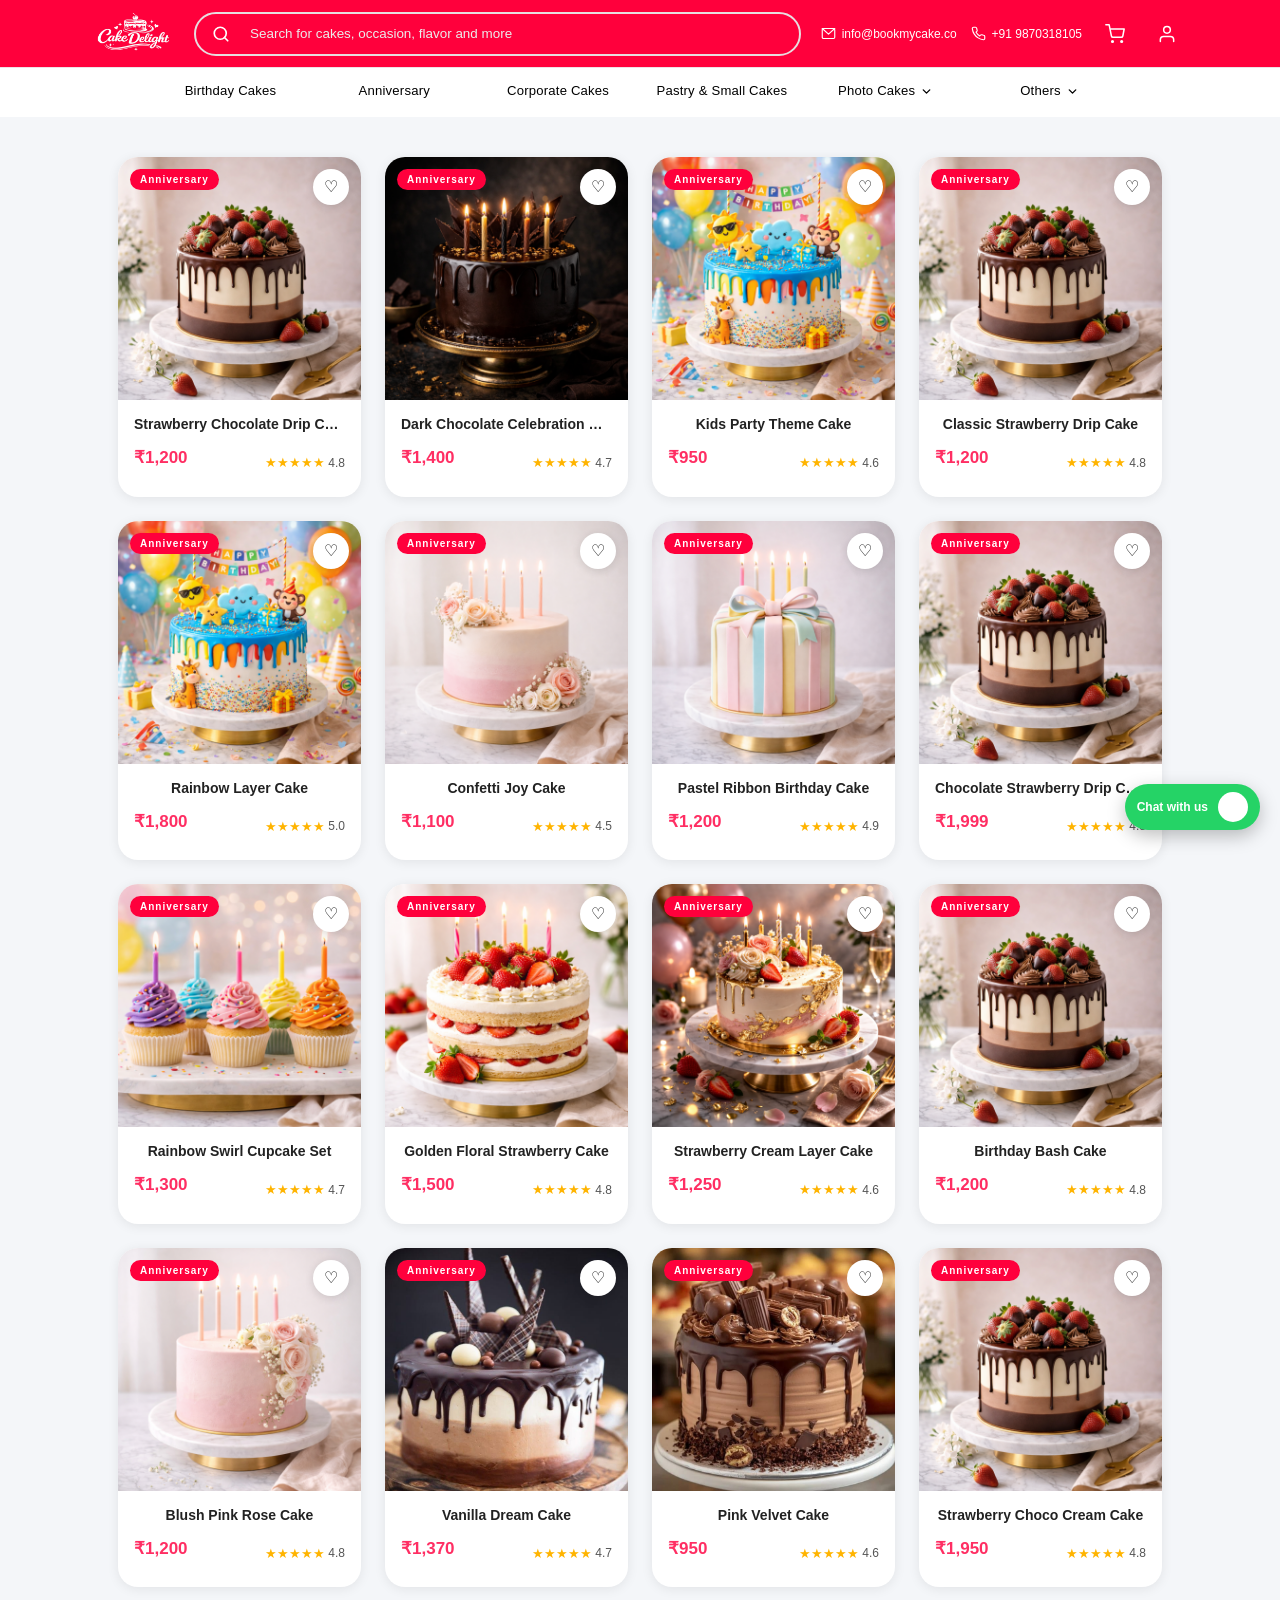
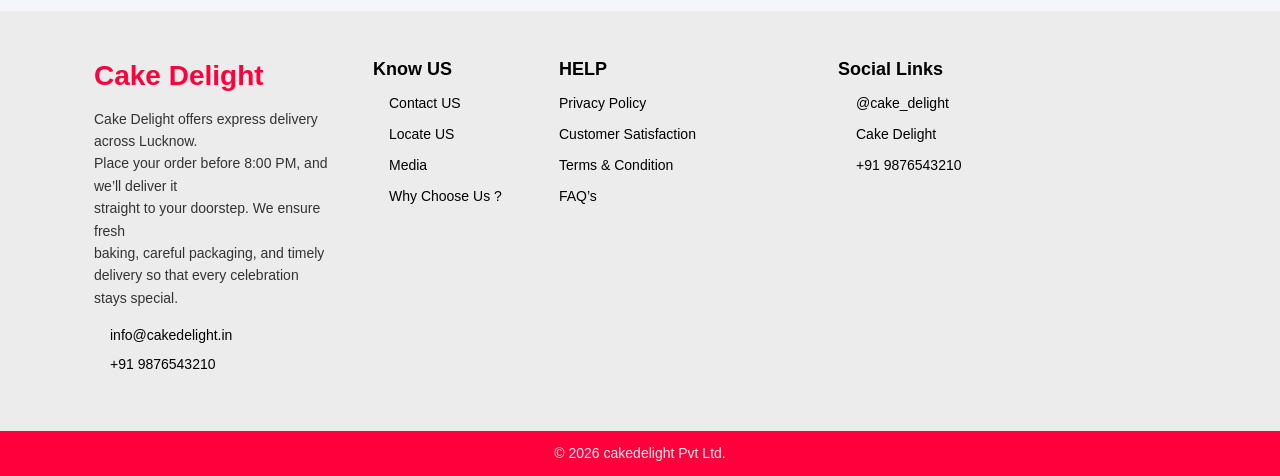
==== Aniversary.html @ bbf49cbf "Initial commit - Cake Delight" ====
<!DOCTYPE html>
<html lang="en">

<head>
    <meta charset="UTF-8">
    <meta name="viewport" content="width=device-width, initial-scale=1.0">
    <link rel="stylesheet" href="./assets/bootstrap/BOOTSTRAP-CSS/bootstrap.css">
    <!-- Swiper CSS -->
    <link rel="stylesheet" href="https://cdn.jsdelivr.net/npm/swiper@12/swiper-bundle.min.css" />
    <!-- Remix Icon -->
    <link href="https://cdn.jsdelivr.net/npm/remixicon@4.8.0/fonts/remixicon.css" rel="stylesheet" />
    <!-- Font Awesome -->
    <link rel="stylesheet" href="https://cdnjs.cloudflare.com/ajax/libs/font-awesome/7.0.1/css/all.min.css" />
    <!-- Your Custom CSS -->
    <link rel="stylesheet" href="./CSS/aniversary.css">
    <link rel="stylesheet" href="./CSS/style.css">
    <link rel="stylesheet" href="./CSS/style2.css">
    <link rel="stylesheet" href="./CSS/birthday-cake.css">
    <link href="https://fonts.googleapis.com/css2?family=Poppins:wght@300;400;500;600;700&family=Pacifico&display=swap"
        rel="stylesheet" />

    <title>Cake Delight | Aniversary Cakes</title>
</head>

<body>

    <header class="site-header" id="siteHeader">
        <!-- 2️⃣ MAIN HEADER -->
        <div class="main-header">
            <div class="main-header__inner container">

                <!-- Logo -->
                <a href="index.html" class="logo" aria-label="BookMyCake Home">
                    <!-- <span class="logo__book">Book</span><span class="logo__my">my</span><span class="logo__cake">cake</span> -->
                    <img src="./assets/image/logo2.png" class="img-header-logo" alt="">
                </a>

                <!-- Search Bar -->
                <div class="search-bar" role="search">
                    <svg class="search-bar__icon" xmlns="http://www.w3.org/2000/svg" viewBox="0 0 24 24" fill="none"
                        stroke="currentColor" stroke-width="2.2" stroke-linecap="round" stroke-linejoin="round"
                        aria-hidden="true">
                        <circle cx="11" cy="11" r="8" />
                        <line x1="21" y1="21" x2="16.65" y2="16.65" />
                    </svg>
                    <input class="search-bar__input" type="search"
                        placeholder="Search for cakes, occasion, flavor and more" aria-label="Search cakes" />
                    <!-- <button class="search-bar__btn" aria-label="Submit search">Search</button> -->
                </div>

                <!-- Right Contact + Icons -->
                <div class="header-right">
                    <!-- Email -->
                    <a href="mailto:info@bookmycake.co" class="header-contact" aria-label="Email us">
                        <svg class="header-contact__icon" xmlns="http://www.w3.org/2000/svg" viewBox="0 0 24 24"
                            fill="none" stroke="currentColor" stroke-width="1.8" stroke-linecap="round"
                            stroke-linejoin="round" aria-hidden="true">
                            <rect x="2" y="4" width="20" height="16" rx="2" />
                            <polyline points="2,4 12,13 22,4" />
                        </svg>
                        <span class="header-contact__text">info@bookmycake.co</span>
                    </a>

                    <!-- Phone -->
                    <a href="tel:+919870318105" class="header-contact" aria-label="Call us">
                        <svg class="header-contact__icon" xmlns="http://www.w3.org/2000/svg" viewBox="0 0 24 24"
                            fill="none" stroke="currentColor" stroke-width="1.8" stroke-linecap="round"
                            stroke-linejoin="round" aria-hidden="true">
                            <path
                                d="M22 16.92v3a2 2 0 0 1-2.18 2A19.79 19.79 0 0 1 11.42 19 19.45 19.45 0 0 1 5 12.59 19.79 19.79 0 0 1 2.12 4.18 2 2 0 0 1 4.11 2h3a2 2 0 0 1 2 1.72 12.84 12.84 0 0 0 .7 2.81 2 2 0 0 1-.45 2.11L8.09 9.91A16 16 0 0 0 14 15.83l1.27-1.27a2 2 0 0 1 2.11-.45 12.84 12.84 0 0 0 2.81.7A2 2 0 0 1 22 16.92z" />
                        </svg>
                        <span class="header-contact__text">+91 9870318105</span>
                    </a>

                    <!-- Cart Icon -->
                    <button class="icon-btn" aria-label="View cart">
                        <svg xmlns="http://www.w3.org/2000/svg" viewBox="0 0 24 24" fill="none" stroke="currentColor"
                            stroke-width="1.8" stroke-linecap="round" stroke-linejoin="round" aria-hidden="true">
                            <circle cx="9" cy="21" r="1" />
                            <circle cx="20" cy="21" r="1" />
                            <path d="M1 1h4l2.68 13.39a2 2 0 0 0 2 1.61h9.72a2 2 0 0 0 2-1.61L23 6H6" />
                        </svg>

                    </button>

                    <!-- User/Account Icon -->
                    <button class="icon-btn" aria-label="My account">
                        <svg xmlns="http://www.w3.org/2000/svg" viewBox="0 0 24 24" fill="none" stroke="currentColor"
                            stroke-width="1.8" stroke-linecap="round" stroke-linejoin="round" aria-hidden="true">
                            <path d="M20 21v-2a4 4 0 0 0-4-4H8a4 4 0 0 0-4 4v2" />
                            <circle cx="12" cy="7" r="4" />
                        </svg>
                    </button>

                    <!-- Hamburger (mobile only) -->
                    <button class="hamburger" id="hamburgerBtn" aria-label="Open menu" aria-expanded="false">
                        <span></span>
                        <span></span>
                        <span></span>
                    </button>
                </div>
            </div>
        </div>

        <!-- 3️⃣ NAVIGATION BAR -->
        <nav class="nav-bar" id="navBar" aria-label="Main navigation">
            <div class="nav-bar__inner container">
                <ul class="nav-list" role="list">
                    <li class="nav-list__item">
                        <a href="birthday-cake.html" class="nav-link">Birthday Cakes</a>
                    </li>
                    <li class="nav-list__item">
                        <a href="Aniversary.html" class="nav-link">Anniversary</a>
                    </li>
                    <li class="nav-list__item">
                        <a href="corporate.html" class="nav-link">Corporate Cakes</a>
                    </li>
                    <li class="nav-list__item">
                        <a href="pastry.html" class="nav-link">Pastry &amp; Small Cakes</a>
                    </li>
                    <li class="nav-list__item nav-list__item--dropdown">
                        <a href="photo-cake.html" class="nav-link nav-link--arrow" aria-haspopup="true">
                            Photo Cakes
                            <svg class="nav-link__chevron" xmlns="http://www.w3.org/2000/svg" viewBox="0 0 24 24"
                                fill="none" stroke="currentColor" stroke-width="2.5" stroke-linecap="round"
                                stroke-linejoin="round" aria-hidden="true">
                                <polyline points="6 9 12 15 18 9" />
                            </svg>
                        </a>
                        <div class="dropdown" role="menu">
                            <a href="#" class="dropdown__item text-dark" role="menuitem">Floral Theme</a>
                            <a href="#" class="dropdown__item text-dark" role="menuitem">Rustic Theme</a>
                            <a href="#" class="dropdown__item text-dark" role="menuitem">Unicorn Theme</a>
                            <a href="#" class="dropdown__item text-dark" role="menuitem">Galaxy Theme</a>
                        </div>
                    </li>
                    <li class="nav-list__item nav-list__item--dropdown">
                        <a href="other.html" class="nav-link nav-link--arrow" aria-haspopup="true">
                            Others
                            <svg class="nav-link__chevron" xmlns="http://www.w3.org/2000/svg" viewBox="0 0 24 24"
                                fill="none" stroke="currentColor" stroke-width="2.5" stroke-linecap="round"
                                stroke-linejoin="round" aria-hidden="true">
                                <polyline points="6 9 12 15 18 9" />
                            </svg>
                        </a>
                        <div class="dropdown" role="menu">
                            <a href="#" class="dropdown__item text-dark" role="menuitem">Edible Print</a>
                            <a href="#" class="dropdown__item text-dark" role="menuitem">3D Photo Cake</a>
                            <a href="#" class="dropdown__item text-dark" role="menuitem">Portrait Cake</a>
                        </div>
                    </li>
                </ul>
            </div>
        </nav>

    </header>

    <!-- Collection html -->
    <section class="cd-section container pt-3">

        <!-- <button class="heart">❤</button> -->
        <div class="container pt-4">
            <!-- row 1 -->
            <div class="row g-4 mb-4">
                <!-- CARD 1-->
                <div class="col-lg-3 col-md-6 cd-col" data-name="strawberry chocolate drip cake" data-cat="birthday">
                    <div class="cake-card">
                        <div class="cake-img">
                            <img src="./assets/image/collection birthday cake1.png">
                            <span class="cake-badge">Anniversary</span>
                            <button class="cake-wish" onclick="toggleWish(this)">♡</button>
                            <div class="cake-hover">
                                <button class="order-btn order-link" data-name="Strawberry Chocolate Drip Cake"
                                    data-price="1200" data-img="./assets/image/collection birthday cake1.png">
                                    Order Now
                                </button>
                                <button class="view-btn quick-view-btn" data-name="Strawberry Chocolate Drip Cake"
                                    data-img="./assets/image/collection birthday cake1.png" data-eyebrow="🎂 Birthday"
                                    data-price="₹1,200" data-note="per piece" data-rating="4.8" data-reviews="230"
                                    data-bestseller="true"
                                    data-features="Fresh cream & chocolate layers|Customizable message on top|Serves 8–10 people|Strawberry garnish included|Same-day delivery available"
                                    data-specs="Weight:1 kg|Flavour:Chocolate|Serves:8–10|Shelf Life:2 Days"
                                    data-tags="🍓 Fresh Berries|✨ Handcrafted|🎂 Birthday Special">
                                    Quick View
                                </button>
                            </div>
                        </div>
                        <div class="cake-body">
                            <div class="cake-title">Strawberry Chocolate Drip Cake</div>
                            <div class="cake-bottom">
                                <div class="cake-price">₹1,200</div>
                                <div class="cake-rating">★★★★★ <span>4.8</span></div>
                            </div>
                        </div>
                    </div>
                </div>

                <!-- CARD 2-->
                <div class="col-lg-3 col-md-6 cd-col" data-name="dark Chocolate celebration cake" data-cat="birthday">
                    <div class="cake-card">
                        <div class="cake-img">
                            <img src="./assets/image/collection birthday cake3.png">
                            <span class="cake-badge">Anniversary</span>
                            <button class="cake-wish" onclick="toggleWish(this)">♡</button>
                            <div class="cake-hover">
                                <button class="order-btn order-link" data-name="dark chocolate celebration cake"
                                    data-price="1200" data-img="./assets/image/collection birthday cake3.png">
                                    Order Now
                                </button>
                                <button class="view-btn quick-view-btn" data-name="Dark Chocolate Celebration Cake"
                                    data-img="./assets/image/collection birthday cake3.png" data-eyebrow="🎂 Birthday"
                                    data-price="₹1,200" data-note="per piece" data-rating="4.8" data-reviews="230"
                                    data-bestseller="true"
                                    data-features="Fresh cream & chocolate layers|Customizable message on top|Serves 8–10 people|Strawberry garnish included|Same-day delivery available"
                                    data-specs="Weight:1 kg|Flavour:Chocolate|Serves:8–10|Shelf Life:2 Days"
                                    data-tags="🍓 Fresh Berries|✨ Handcrafted|🎂 Birthday Special">
                                    Quick View
                                </button>
                            </div>
                        </div>
                        <div class="cake-body">
                            <div class="cake-title">Dark Chocolate Celebration Cake</div>
                            <div class="cake-bottom">
                                <div class="cake-price">₹1,400</div>
                                <div class="cake-rating">★★★★★ <span>4.7</span></div>
                            </div>
                        </div>
                    </div>
                </div>

                <!-- CARD 3-->
                <div class="col-lg-3 col-md-6 cd-col" data-name="kids party theme cake" data-cat="birthday">
                    <div class="cake-card">
                        <div class="cake-img">
                            <img src="./assets/image/collection birthday cake4.png">
                            <span class="cake-badge">Anniversary</span>
                            <button class="cake-wish" onclick="toggleWish(this)">♡</button>
                            <div class="cake-hover">
                                <button class="order-btn order-link" data-name="Kids Party Theme Cake" data-price="1200"
                                    data-img="./assets/image/collection birthday cake4.png">
                                    Order Now
                                </button>
                                <button class="view-btn quick-view-btn" data-name="Kids Party Theme Cake"
                                    data-img="./assets/image/collection birthday cake4.png" data-eyebrow="🎂 Birthday"
                                    data-price="₹1,200" data-note="per piece" data-rating="4.8" data-reviews="230"
                                    data-bestseller="true"
                                    data-features="Fresh cream & chocolate layers|Customizable message on top|Serves 8–10 people|Strawberry garnish included|Same-day delivery available"
                                    data-specs="Weight:1 kg|Flavour:Chocolate|Serves:8–10|Shelf Life:2 Days"
                                    data-tags="🍓 Fresh Berries|✨ Handcrafted|🎂 Birthday Special">
                                    Quick View
                                </button>
                            </div>
                        </div>
                        <div class="cake-body">
                            <div class="cake-title">Kids Party Theme Cake</div>
                            <div class="cake-bottom">
                                <div class="cake-price">₹950</div>
                                <div class="cake-rating">★★★★★ <span>4.6</span></div>
                            </div>
                        </div>
                    </div>
                </div>
                <!-- CARD 4-->
                <div class="col-lg-3 col-md-6 cd-col" data-name="classic strawberry drip cake" data-cat="birthday">
                    <div class="cake-card">
                        <div class="cake-img">
                            <img src="./assets/image/collection birthday cake1.png">
                            <span class="cake-badge">Anniversary</span>
                            <button class="cake-wish" onclick="toggleWish(this)">♡</button>
                            <div class="cake-hover">
                                <button class="order-btn order-link" data-name="Classic Strawberry Drip Cake"
                                    data-price="1200" data-img="./assets/image/collection birthday cake1.png">
                                    Order Now
                                </button>
                                <button class="view-btn quick-view-btn" data-name="Classic Strawberry Drip Cake"
                                    data-img="./assets/image/collection birthday cake1.png" data-eyebrow="🎂 Birthday"
                                    data-price="₹1,200" data-note="per piece" data-rating="4.8" data-reviews="230"
                                    data-bestseller="true"
                                    data-features="Fresh cream & chocolate layers|Customizable message on top|Serves 8–10 people|Strawberry garnish included|Same-day delivery available"
                                    data-specs="Weight:1 kg|Flavour:Chocolate|Serves:8–10|Shelf Life:2 Days"
                                    data-tags="🍓 Fresh Berries|✨ Handcrafted|🎂 Birthday Special">
                                    Quick View
                                </button>
                            </div>
                        </div>
                        <div class="cake-body">
                            <div class="cake-title">Classic Strawberry Drip Cake</div>
                            <div class="cake-bottom">
                                <div class="cake-price">₹1,200</div>
                                <div class="cake-rating">★★★★★ <span>4.8</span></div>
                            </div>
                        </div>
                    </div>
                </div>

            </div>

            <!-- row 2 -->
            <div class="row g-4 mb-4">
                <!-- CARD 1-->
                <div class="col-lg-3 col-md-6 cd-col" data-name="rainbow layer cake" data-cat="birthday">
                    <div class="cake-card">
                        <div class="cake-img">
                            <img src="./assets/image/collection birthday cake4.png">
                            <span class="cake-badge">Anniversary</span>
                            <button class="cake-wish" onclick="toggleWish(this)">♡</button>
                            <div class="cake-hover">
                                <button class="order-btn order-link" data-name="Rainbow Layer Cake" data-price="1800"
                                    data-img="./assets/image/collection birthday cake4.png">
                                    Order Now
                                </button>
                                <button class="view-btn quick-view-btn" data-name="Rainbow Layer Cake"
                                    data-img="./assets/image/collection birthday cake4.png" data-eyebrow="🎂 Birthday"
                                    data-price="₹1,800" data-note="per piece" data-rating="5.0" data-reviews="150"
                                    data-bestseller="true"
                                    data-features="Fresh cream & chocolate layers|Customizable message on top|Serves 8–10 people|Strawberry garnish included|Same-day delivery available"
                                    data-specs="Weight:1 kg|Flavour:Chocolate|Serves:8–10|Shelf Life:2 Days"
                                    data-tags="🍓 Fresh Berries|✨ Handcrafted|🎂 Birthday Special">
                                    Quick View
                                </button>
                            </div>
                        </div>
                        <div class="cake-body">
                            <div class="cake-title">Rainbow Layer Cake</div>
                            <div class="cake-bottom">
                                <div class="cake-price">₹1,800</div>
                                <div class="cake-rating">★★★★★ <span>5.0</span></div>
                            </div>
                        </div>
                    </div>
                </div>

                <!-- CARD 2-->
                <div class="col-lg-3 col-md-6 cd-col" data-name="confetti joy cake" data-cat="birthday">
                    <div class="cake-card">
                        <div class="cake-img">
                            <img src="./assets/image/collection birthday cake5.png">
                            <span class="cake-badge">Anniversary</span>
                            <button class="cake-wish" onclick="toggleWish(this)">♡</button>
                            <div class="cake-hover">
                                <button class="order-btn order-link" data-name="Confetti Joy Cake" data-price="1100"
                                    data-img="./assets/image/collection birthday cake5.png">
                                    Order Now
                                </button>
                                <button class="view-btn quick-view-btn" data-name="Confetti Joy Cake"
                                    data-img="./assets/image/collection birthday cake5.png" data-eyebrow="🎂 Birthday"
                                    data-price="₹1,100" data-note="per piece" data-rating="4.8" data-reviews="230"
                                    data-bestseller="true"
                                    data-features="Fresh cream & chocolate layers|Customizable message on top|Serves 8–10 people|Strawberry garnish included|Same-day delivery available"
                                    data-specs="Weight:1 kg|Flavour:Chocolate|Serves:8–10|Shelf Life:2 Days"
                                    data-tags="🍓 Fresh Berries|✨ Handcrafted|🎂 Birthday Special">
                                    Quick View
                                </button>
                            </div>
                        </div>
                        <div class="cake-body">
                            <div class="cake-title">Confetti Joy Cake</div>
                            <div class="cake-bottom">
                                <div class="cake-price">₹1,100</div>
                                <div class="cake-rating">★★★★★ <span>4.5</span></div>
                            </div>
                        </div>
                    </div>
                </div>

                <!-- CARD 3-->
                <div class="col-lg-3 col-md-6 cd-col" data-name="pastel ribbon birthday cake" data-cat="birthday">
                    <div class="cake-card">
                        <div class="cake-img">
                            <img src="./assets/image/collection birthday cake6.png">
                            <span class="cake-badge">Anniversary</span>
                            <button class="cake-wish" onclick="toggleWish(this)">♡</button>
                            <div class="cake-hover">
                                <button class="order-btn order-link" data-name="Pastel Ribbon Birthday Cake"
                                    data-price="1200" data-img="./assets/image/collection birthday cake6.png">
                                    Order Now
                                </button>
                                <button class="view-btn quick-view-btn" data-name="Pastel Ribbon Birthday Cake"
                                    data-img="./assets/image/collection birthday cake6.png" data-eyebrow="🎂 Birthday"
                                    data-price="₹1,200" data-note="per piece" data-rating="4.8" data-reviews="230"
                                    data-bestseller="true"
                                    data-features="Fresh cream & chocolate layers|Customizable message on top|Serves 8–10 people|Strawberry garnish included|Same-day delivery available"
                                    data-specs="Weight:1 kg|Flavour:Chocolate|Serves:8–10|Shelf Life:2 Days"
                                    data-tags="🍓 Fresh Berries|✨ Handcrafted|🎂 Birthday Special">
                                    Quick View
                                </button>
                            </div>
                        </div>
                        <div class="cake-body">
                            <div class="cake-title">Pastel Ribbon Birthday Cake</div>
                            <div class="cake-bottom">
                                <div class="cake-price">₹1,200</div>
                                <div class="cake-rating">★★★★★ <span>4.9</span></div>
                            </div>
                        </div>
                    </div>
                </div>
                <!-- CARD 4-->
                <div class="col-lg-3 col-md-6 cd-col" data-name="chocolate strawberry drip cake" data-cat="birthday">
                    <div class="cake-card">
                        <div class="cake-img">
                            <img src="./assets/image/collection birthday cake1.png">
                            <span class="cake-badge">Anniversary</span>
                            <button class="cake-wish" onclick="toggleWish(this)">♡</button>
                            <div class="cake-hover">
                                <button class="order-btn order-link" data-name="Chocolate Strawberry Drip Cake"
                                    data-price="1999" data-img="./assets/image/collection birthday cake1.png">
                                    Order Now
                                </button>
                                <button class="view-btn quick-view-btn" data-name="Chocolate Strawberry Drip Cake"
                                    data-img="./assets/image/collection birthday cake1.png" data-eyebrow="🎂 Birthday"
                                    data-price="₹1999" data-note="per piece" data-rating="4.8" data-reviews="230"
                                    data-bestseller="true"
                                    data-features="Fresh cream & chocolate layers|Customizable message on top|Serves 8–10 people|Strawberry garnish included|Same-day delivery available"
                                    data-specs="Weight:1 kg|Flavour:Chocolate|Serves:8–10|Shelf Life:2 Days"
                                    data-tags="🍓 Fresh Berries|✨ Handcrafted|🎂 Birthday Special">
                                    Quick View
                                </button>
                            </div>
                        </div>
                        <div class="cake-body">
                            <div class="cake-title">Chocolate Strawberry Drip Cake</div>
                            <div class="cake-bottom">
                                <div class="cake-price">₹1,999</div>
                                <div class="cake-rating">★★★★★ <span>4.8</span></div>
                            </div>
                        </div>
                    </div>
                </div>
            </div>

            <!-- row 3 -->
            <div class="row g-4 mb-4">
                <!-- CARD 1-->
                <div class="col-lg-3 col-md-6 cd-col" data-name="rainbow swirl cupcake set" data-cat="birthday">
                    <div class="cake-card">
                        <div class="cake-img">
                            <img src="./assets/image/collection birthday cake7.png">
                            <span class="cake-badge">Anniversary</span>
                            <button class="cake-wish" onclick="toggleWish(this)">♡</button>
                            <div class="cake-hover">
                                <button class="order-btn order-link" data-name="Rainbow Swirl Cupcake Set"
                                    data-price="1300" data-img="./assets/image/collection birthday cake7.png">
                                    Order Now
                                </button>
                                <button class="view-btn quick-view-btn" data-name="Rainbow Swirl Cupcake Set"
                                    data-img="./assets/image/collection birthday cake7.png" data-eyebrow="🎂 Birthday"
                                    data-price="₹1,300" data-note="per piece" data-rating="4.8" data-reviews="230"
                                    data-bestseller="true"
                                    data-features="Fresh cream & chocolate layers|Customizable message on top|Serves 8–10 people|Strawberry garnish included|Same-day delivery available"
                                    data-specs="Weight:1 kg|Flavour:Chocolate|Serves:8–10|Shelf Life:2 Days"
                                    data-tags="🍓 Fresh Berries|✨ Handcrafted|🎂 Birthday Special">
                                    Quick View
                                </button>
                            </div>
                        </div>
                        <div class="cake-body">
                            <div class="cake-title">Rainbow Swirl Cupcake Set</div>
                            <div class="cake-bottom">
                                <div class="cake-price">₹1,300</div>
                                <div class="cake-rating">★★★★★ <span>4.7</span></div>
                            </div>
                        </div>
                    </div>
                </div>

                <!-- CARD 2-->
                <div class="col-lg-3 col-md-6 cd-col" 
                        data-name="Golden Floral Strawberry Cake" 
                        data-cat="birthday">
                    <div class="cake-card">
                        <div class="cake-img">
                            <img src="./assets/image/collection birthday cake8.png">
                            <span class="cake-badge">Anniversary</span>
                            <button class="cake-wish" onclick="toggleWish(this)">♡</button>
                            <div class="cake-hover">
                                <button class="order-btn order-link" data-name="Golden Floral Strawberry Cake" data-price="1500"
                                    data-img="./assets/image/collection birthday cake8.png">
                                    Order Now
                                </button>
                                <button class="view-btn quick-view-btn" data-name="Golden Floral Strawberry Cake"
                                    data-img="./assets/image/collection birthday cake8.png" data-eyebrow="🎂 Birthday"
                                    data-price="₹1,500" data-note="per piece" data-rating="4.8" data-reviews="230"
                                    data-bestseller="true"
                                    data-features="Fresh cream & chocolate layers|Customizable message on top|Serves 8–10 people|Strawberry garnish included|Same-day delivery available"
                                    data-specs="Weight:1 kg|Flavour:Chocolate|Serves:8–10|Shelf Life:2 Days"
                                    data-tags="🍓 Fresh Berries|✨ Handcrafted|🎂 Birthday Special">
                                    Quick View
                                </button>
                            </div>
                        </div>
                        <div class="cake-body">
                            <div class="cake-title">Golden Floral Strawberry Cake</div>
                            <div class="cake-bottom">
                                <div class="cake-price">₹1,500</div>
                                <div class="cake-rating">★★★★★ <span>4.8</span></div>
                            </div>
                        </div>
                    </div>
                </div>

                <!-- CARD 3-->
                <div class="col-lg-3 col-md-6 cd-col" data-name="Strawberry Cream Layer Cake" data-cat="birthday">
                    <div class="cake-card">
                        <div class="cake-img">
                            <img src="./assets/image/collection birthday cake9.png">
                            <span class="cake-badge">Anniversary</span>
                            <button class="cake-wish" onclick="toggleWish(this)">♡</button>
                            <div class="cake-hover">
                                <button class="order-btn order-link" data-name="Strawberry Cream Layer Cake" data-price="1250"
                                    data-img="./assets/image/collection birthday cake9.png">
                                    Order Now
                                </button>
                                <button class="view-btn quick-view-btn" data-name="Strawberry Cream Layer Cake"
                                    data-img="./assets/image/collection birthday cake9.png" data-eyebrow="🎂 Birthday"
                                    data-price="₹1,250" data-note="per piece" data-rating="4.8" data-reviews="230"
                                    data-bestseller="true"
                                    data-features="Fresh cream & chocolate layers|Customizable message on top|Serves 8–10 people|Strawberry garnish included|Same-day delivery available"
                                    data-specs="Weight:1 kg|Flavour:Chocolate|Serves:8–10|Shelf Life:2 Days"
                                    data-tags="🍓 Fresh Berries|✨ Handcrafted|🎂 Birthday Special">
                                    Quick View
                                </button>
                            </div>
                        </div>
                        <div class="cake-body">
                            <div class="cake-title">Strawberry Cream Layer Cake</div>
                            <div class="cake-bottom">
                                <div class="cake-price">₹1,250</div>
                                <div class="cake-rating">★★★★★ <span>4.6</span></div>
                            </div>
                        </div>
                    </div>
                </div>
                <!-- CARD 4-->
                <div class="col-lg-3 col-md-6 cd-col" data-name="birthday bash cake" data-cat="birthday">
                    <div class="cake-card">
                        <div class="cake-img">
                            <img src="./assets/image/collection birthday cake1.png">
                            <span class="cake-badge">Anniversary</span>
                            <button class="cake-wish" onclick="toggleWish(this)">♡</button>
                            <div class="cake-hover">
                                <button class="order-btn order-link" data-name="Birthday Bash Cake" data-price="1200"
                                    data-img="./assets/image/collection birthday cake1.png">
                                    Order Now
                                </button>
                                <button class="view-btn quick-view-btn" data-name="Birthday Bash Cake"
                                    data-img="./assets/image/collection birthday cake1.png" data-eyebrow="🎂 Birthday"
                                    data-price="₹1,200" data-note="per piece" data-rating="4.8" data-reviews="230"
                                    data-bestseller="true"
                                    data-features="Fresh cream & chocolate layers|Customizable message on top|Serves 8–10 people|Strawberry garnish included|Same-day delivery available"
                                    data-specs="Weight:1 kg|Flavour:Chocolate|Serves:8–10|Shelf Life:2 Days"
                                    data-tags="🍓 Fresh Berries|✨ Handcrafted|🎂 Birthday Special">
                                    Quick View
                                </button>
                            </div>
                        </div>
                        <div class="cake-body">
                            <div class="cake-title">Birthday Bash Cake</div>
                            <div class="cake-bottom">
                                <div class="cake-price">₹1,200</div>
                                <div class="cake-rating">★★★★★ <span>4.8</span></div>
                            </div>
                        </div>
                    </div>
                </div>
            </div>

            <!-- row 4 -->
            <div class="row g-4 mb-4">
                <!-- CARD 1-->
                <div class="col-lg-3 col-md-6 cd-col" data-name="Blush Pink Rose Cake" data-cat="birthday">
                    <div class="cake-card">
                        <div class="cake-img">
                            <img src="./assets/image/collection birthday cake12.png">
                            <span class="cake-badge">Anniversary</span>
                            <button class="cake-wish" onclick="toggleWish(this)">♡</button>
                            <div class="cake-hover">
                                <button class="order-btn order-link" data-name="Blush Pink Rose Cake" data-price="1200"
                                    data-img="./assets/image/collection birthday cake12.png">
                                    Order Now
                                </button>
                                <button class="view-btn quick-view-btn" data-name="Blush Pink Rose Cake"
                                    data-img="./assets/image/collection birthday cake12.png" data-eyebrow="🎂 Birthday"
                                    data-price="₹1,200" data-note="per piece" data-rating="4.8" data-reviews="230"
                                    data-bestseller="true"
                                    data-features="Fresh cream & chocolate layers|Customizable message on top|Serves 8–10 people|Strawberry garnish included|Same-day delivery available"
                                    data-specs="Weight:1 kg|Flavour:Chocolate|Serves:8–10|Shelf Life:2 Days"
                                    data-tags="🍓 Fresh Berries|✨ Handcrafted|🎂 Birthday Special">
                                    Quick View
                                </button>
                            </div>
                        </div>
                        <div class="cake-body">
                            <div class="cake-title">Blush Pink Rose Cake</div>
                            <div class="cake-bottom">
                                <div class="cake-price">₹1,200</div>
                                <div class="cake-rating">★★★★★ <span>4.8</span></div>
                            </div>
                        </div>
                    </div>
                </div>

                <!-- CARD 2-->
                <div class="col-lg-3 col-md-6 cd-col" data-name="vanilla dream cake" data-cat="birthday">
                    <div class="cake-card">
                        <div class="cake-img">
                            <img src="./assets/image/birthday cake2.jpeg">
                            <span class="cake-badge">Anniversary</span>
                            <button class="cake-wish" onclick="toggleWish(this)">♡</button>
                            <div class="cake-hover">
                                <button class="order-btn order-link" data-name="Vanilla Dream Cake" data-price="1370"
                                    data-img="./assets/image/birthday cake2.jpeg">
                                    Order Now
                                </button>
                                <button class="view-btn quick-view-btn" data-name="Vanilla Dream Cake"
                                    data-img="./assets/image/birthday cake2.jpeg" data-eyebrow="🎂 Birthday"
                                    data-price="₹1,370" data-note="per piece" data-rating="4.8" data-reviews="230"
                                    data-bestseller="true"
                                    data-features="Fresh cream & chocolate layers|Customizable message on top|Serves 8–10 people|Strawberry garnish included|Same-day delivery available"
                                    data-specs="Weight:1 kg|Flavour:Chocolate|Serves:8–10|Shelf Life:2 Days"
                                    data-tags="🍓 Fresh Berries|✨ Handcrafted|🎂 Birthday Special">
                                    Quick View
                                </button>
                            </div>
                        </div>
                        <div class="cake-body">
                            <div class="cake-title">Vanilla Dream Cake</div>
                            <div class="cake-bottom">
                                <div class="cake-price">₹1,370</div>
                                <div class="cake-rating">★★★★★ <span>4.7</span></div>
                            </div>
                        </div>
                    </div>
                </div>

                <!-- CARD 3-->
                <div class="col-lg-3 col-md-6 cd-col" data-name="pink velvet cake" data-cat="birthday">
                    <div class="cake-card">
                        <div class="cake-img">
                            <img src="./assets/image/birthday cake3.jpeg">
                            <span class="cake-badge">Anniversary</span>
                            <button class="cake-wish" onclick="toggleWish(this)">♡</button>
                            <div class="cake-hover">
                                <button class="order-btn order-link" data-name="Pink Velvet Cake" data-price="950"
                                    data-img="./assets/image/birthday cake3.jpeg">
                                    Order Now
                                </button>
                                <button class="view-btn quick-view-btn" data-name="Pink Velvet Cake"
                                    data-img="./assets/image/birthday cake3.jpeg" data-eyebrow="🎂 Birthday"
                                    data-price="₹950" data-note="per piece" data-rating="4.8" data-reviews="230"
                                    data-bestseller="true"
                                    data-features="Fresh cream & chocolate layers|Customizable message on top|Serves 8–10 people|Strawberry garnish included|Same-day delivery available"
                                    data-specs="Weight:1 kg|Flavour:Chocolate|Serves:8–10|Shelf Life:2 Days"
                                    data-tags="🍓 Fresh Berries|✨ Handcrafted|🎂 Birthday Special">
                                    Quick View
                                </button>
                            </div>
                        </div>
                        <div class="cake-body">
                            <div class="cake-title">Pink Velvet Cake</div>
                            <div class="cake-bottom">
                                <div class="cake-price">₹950</div>
                                <div class="cake-rating">★★★★★ <span>4.6</span></div>
                            </div>
                        </div>
                    </div>
                </div>
                <!-- CARD 4-->
                <div class="col-lg-3 col-md-6 cd-col" data-name="Strawberry Choco Cream Cake" data-cat="Aniversary">
                    <div class="cake-card">
                        <div class="cake-img">
                            <img src="./assets/image/collection birthday cake1.png">
                            <span class="cake-badge">Anniversary</span>
                            <button class="cake-wish" onclick="toggleWish(this)">♡</button>
                            <div class="cake-hover">
                                <button class="order-btn order-link" data-name="Strawberry Choco Cream Cake" data-price="1950"
                                    data-img="./assets/image/collection birthday cake1.png">
                                    Order Now
                                </button>
                                <button class="view-btn quick-view-btn" data-name="Strawberry Choco Cream Cake"
                                    data-img="./assets/image/collection birthday cake1.png" data-eyebrow="Aniversary"
                                    data-price="₹1,950" data-note="per piece" data-rating="4.8" data-reviews="230"
                                    data-bestseller="true"
                                    data-features="Fresh cream & chocolate layers|Customizable message on top|Serves 8–10 people|Strawberry garnish included|Same-day delivery available"
                                    data-specs="Weight:1 kg|Flavour:Chocolate|Serves:8–10|Shelf Life:2 Days"
                                    data-tags="🍓 Fresh Berries|✨ Handcrafted|🎂 Birthday Special">
                                    Quick View
                                </button>
                            </div>
                        </div>
                        <div class="cake-body">
                            <div class="cake-title">Strawberry Choco Cream Cake</div>
                            <div class="cake-bottom">
                                <div class="cake-price">₹1,950</div>
                                <div class="cake-rating">★★★★★ <span>4.8</span></div>
                            </div>
                        </div>
                    </div>
                </div>
            </div>
        </div>
    </section>
    <!-- Collection Footer-->
    <footer class="footer-section">
        <div class="container py-5">

            <div class="row gy-4">

                <!-- Left Column -->
                <div class="col-lg-3 col-md-6">
                    <h3 class="footer-logo">Cake Delight</h3>
                    <p class="footer-text">
                        Cake Delight offers express delivery across Lucknow.<br>
                        Place your order before 8:00 PM, and we’ll deliver it <br>straight to your doorstep.
                        We ensure fresh <br> baking, careful packaging, and timely <br>
                        delivery so that every celebration <br> stays special.
                    </p>

                    <div class="footer-contact">
                        <p><i class="ri-mail-line"></i> info@cakedelight.in</p>
                        <p><i class="ri-phone-line"></i> +91 9876543210</p>
                    </div>
                </div>

                <!-- Know Us -->
                <div class="col-lg-2 col-md-6">
                    <h5 class="footer-title">Know US</h5>
                    <ul class="footer-list">
                        <li><i class="ri-phone-line"></i> Contact US</li>
                        <li><i class="ri-map-pin-line"></i> Locate US</li>
                        <li><i class="ri-image-line"></i> Media</li>
                        <li><i class="ri-shopping-cart-line"></i> Why Choose Us ?</li>
                    </ul>
                </div>

                <!-- Help -->
                <div class="col-lg-3 col-md-6">
                    <h5 class="footer-title">HELP</h5>
                    <ul class="footer-list">
                        <li>Privacy Policy</li>
                        <li>Customer Satisfaction</li>
                        <li>Terms & Condition</li>
                        <li>FAQ’s</li>
                    </ul>
                </div>

                <!-- Social Links -->
                <div class="col-lg-3 col-md-6">
                    <h5 class="footer-title">Social Links</h5>
                    <ul class="footer-social">
                        <li><i class="ri-instagram-line"></i> @cake_delight</li>
                        <li><i class="ri-facebook-circle-fill"></i> Cake Delight</li>
                        <li><i class="ri-whatsapp-line"></i> +91 9876543210</li>
                    </ul>
                </div>

            </div>
        </div>

        <!-- Bottom Bar -->
        <div class="footer-bottom">
            © 2026 cakedelight Pvt Ltd.
        </div>
    </footer>

    <!--Whatsapp Fixed Button-->
    <div class="whatsapp-widget">
        <a href="https://wa.me/9714493873" target="_blank" class="whatsapp-link">
            <span class="whatsapp-text">Chat with us</span>
            <span class="whatsapp-icon">
                <i class="ri-whatsapp-line"></i>
            </span>
        </a>
    </div>

    <!-- ══════════ QUICK VIEW MODAL ══════════ -->
    <div class="modal-overlay" id="modalOverlay">
        <div class="modal-box" id="modalBox">
            <button class="modal-close" id="modalCloseBtn">✕</button>
            <div class="modal-left">
                <div class="modal-img-frame" id="modalImgFrame">
                    <img id="modalImg" src="" alt="Cake" style="
                width: 100%;
                height: 100%;
                object-fit: cover;
                border-radius: 16px;
              " />
                </div>
                <div class="modal-badges" id="modalBadges"></div>
            </div>
            <div class="modal-right">
                <div class="modal-eyebrow" id="modalEyebrow">🎂 Birthday</div>
                <h2 class="modal-title" id="modalTitle">Cake Name</h2>
                <div class="modal-rating-row" id="modalRating">
                    <span class="stars">★★★★★</span>
                    <span class="rating-num">4.8</span>
                    <span class="rating-count">(230 reviews)</span>
                    <span class="rating-badge">🏆 Bestseller</span>
                </div>
                <div class="modal-price-row">
                    <span class="modal-price" id="modalPrice">₹1,200</span>
                    <span class="modal-price-note" id="modalPriceNote">per piece</span>
                </div>
                <ul class="modal-features" id="modalFeatures"></ul>
                <div class="modal-specs-wrap">
                    <p class="specs-heading">Product Details</p>
                    <div class="modal-specs" id="modalSpecs"></div>
                </div>
                <div class="modal-order-row">
                    <div class="qty-control">
                        <button class="qty-btn" id="qtyMinus">−</button>
                        <span class="qty-val" id="qtyVal">1</span>
                        <button class="qty-btn" id="qtyPlus">+</button>
                    </div>
                    <button class="btn-order-now">🛒 Order Now</button>
                    <button class="btn-whatsapp">
                        <svg width="18" height="18" viewBox="0 0 24 24" fill="currentColor">
                            <path
                                d="M17.472 14.382c-.297-.149-1.758-.867-2.03-.967-.273-.099-.471-.148-.67.15-.197.297-.767.966-.94 1.164-.173.199-.347.223-.644.075-.297-.15-1.255-.463-2.39-1.475-.883-.788-1.48-1.761-1.653-2.059-.173-.297-.018-.458.13-.606.134-.133.298-.347.446-.52.149-.174.198-.298.298-.497.099-.198.05-.371-.025-.52-.075-.149-.669-1.612-.916-2.207-.242-.579-.487-.5-.669-.51-.173-.008-.371-.01-.57-.01-.198 0-.52.074-.792.372-.272.297-1.04 1.016-1.04 2.479 0 1.462 1.065 2.875 1.213 3.074.149.198 2.096 3.2 5.077 4.487.709.306 1.262.489 1.694.625.712.227 1.36.195 1.871.118.571-.085 1.758-.719 2.006-1.413.248-.694.248-1.289.173-1.413-.074-.124-.272-.198-.57-.347m-5.421 7.403h-.004a9.87 9.87 0 01-5.031-1.378l-.361-.214-3.741.982.998-3.648-.235-.374a9.86 9.86 0 01-1.51-5.26c.001-5.45 4.436-9.884 9.888-9.884 2.64 0 5.122 1.03 6.988 2.898a9.825 9.825 0 012.893 6.994c-.003 5.45-4.437 9.884-9.885 9.884m8.413-18.297A11.815 11.815 0 0012.05 0C5.495 0 .16 5.335.157 11.892c0 2.096.547 4.142 1.588 5.945L.057 24l6.305-1.654a11.882 11.882 0 005.683 1.448h.005c6.554 0 11.89-5.335 11.893-11.893a11.821 11.821 0 00-3.48-8.413z" />
                        </svg>
                        WhatsApp
                    </button>
                </div>
                <div class="modal-delivery-note">
                    <span>🚚 Order before 2 PM for <strong>same-day delivery</strong></span>
                </div>
            </div>
        </div>
    </div>

    <!-- Toast Notification -->
    <div class="toast" id="toast">🛒 Added to cart!</div>

    <!-- Bootstrap JS -->
    <script src="./assets/bootstrap/BOOTSTRAP-JS/bootstrap.js"></script>

    <!-- Your JS -->
    <script src="./JS/filter.js"></script>
    <script src="./JS/header.js"></script>
    <script src="./JS/collection.js"></script>
    <script src="./JS/birthday-cake.js"></script>
    <script src="./JS/catalogue.js"></script>
</body>

</html>
---- CSS/aniversary.css ----
/* ===== HEADER RED BAR ===== */
.main-header{
  background:#ff003c;
}

/* Layout */
.main-header__inner{
  display:flex;
  align-items:center;
  justify-content:space-between;
  gap:20px;
}

/* Logo */
.img-header-logo{
  width: 80px;
  height: auto;
}

.search-bar__icon{
  width:18px;
  color:#999;
  margin-right:10px;
}

.search-bar__input{
  width:100%;
  border:none;
  outline:none;
  background:transparent;
  font-size:14px;
}

/* ===== RIGHT SIDE ===== */
.header-right{
  display:flex;
  align-items:center;
}

/* Contact */
.header-contact{
  display:flex;
  align-items:center;
  gap:6px;
  color:#fff;
  text-decoration:none;
  font-size:13px;
}

.header-contact__icon{
  width:16px;
}

/* Icons */
.icon-btn{
  background:none;
  border:none;
  cursor:pointer;
}

.icon-btn svg{
  width:20px;
  color:#fff;
}

/* ===== NAV BAR ===== */
.nav-bar{
  background:#f2f2f2;
}

.nav-bar__inner{
  display:flex;
  justify-content:center;
}

.nav-list{
  display:flex;
  gap:35px;
  list-style:none;
}

.nav-link{
  text-decoration:none;
  color:#000;
  font-size:14px;
  padding:12px 0;
  display:flex;
  align-items:center;
  gap:5px;
}

/* Active underline (IMPORTANT for match) */
.nav-link:hover,
.nav-link.active{
  border-bottom:2px solid #000;
}

/* Dropdown */
.nav-list__item--dropdown{
  position:relative;
}

.dropdown{
  position:absolute;
  top:100%;
  left:0;
  background:#fff;
  display:none;
  box-shadow:0 5px 20px rgba(0,0,0,.1);
}

.nav-list__item--dropdown:hover .dropdown{
  display:block;
}

.dropdown__item{
  display:block;
  padding:10px 15px;
  color:#000;
  text-decoration:none;
}

/* ===== RESPONSIVE ===== */
@media(max-width:768px){

  .search-bar{
    display:none;
  }

  .nav-bar{
    display:none;
  }

}

/* Footer Main */
.footer-section {
  background: #f5f5f5;
  color: #000;
  font-family: 'Poppins', sans-serif;
}

/* Logo */
.footer-logo {
  color: #ff003c;
  font-weight: 700;
  font-size: 28px;
  margin-bottom: 15px;
}

/* Text */
.footer-text {
  font-size: 14px;
  line-height: 1.7;
  color: #333;
}

/* Contact */
.footer-contact p {
  margin: 8px 0;
  font-size: 14px;
}

.footer-contact i {
  color: #ff003c;
  margin-right: 8px;
}

/* Titles */
.footer-title {
  font-size: 18px;
  font-weight: 600;
  margin-bottom: 15px;
}

/* List */
.footer-list {
  list-style: none;
  padding: 0;
}

.footer-list li {
  font-size: 14px;
  margin-bottom: 10px;
  cursor: pointer;
  transition: 0.3s;
}

.footer-list li i {
  color: #ff003c;
  margin-right: 8px;
}

/* Hover effect */
.footer-list li:hover {
  color: #ff003c;
  transform: translateX(5px);
}

/* Social */
.footer-social {
  list-style: none;
  padding: 0;
}

.footer-social li {
  font-size: 14px;
  margin-bottom: 12px;
  display: flex;
  align-items: center;
}

.footer-social i {
  color: #ff003c;
  margin-right: 10px;
  font-size: 18px;
}

/* Bottom Bar */
.footer-bottom {
  background: #ff003c;
  color: #fff;
  text-align: center;
  padding: 12px 10px;
  font-size: 14px;
  font-weight: 500;
}

/* Responsive */
@media (max-width: 768px) {
  .footer-section {
    text-align: center;
  }

  .footer-contact,
  .footer-list,
  .footer-social {
    padding-left: 0;
  }

  .footer-list li:hover {
    transform: none;
  }
}
---- CSS/style.css ----
@import url('https://fonts.googleapis.com/css2?family=Noto+Sans:ital,wght@0,100..900;1,100..900&display=swap');
@import url('https://fonts.googleapis.com/css2?family=Oswald:wght@200..700&display=swap');
@import url('https://fonts.googleapis.com/css2?family=Playfair+Display:ital,wght@0,400..900;1,400..900&display=swap');

* {
    margin: 0;
    padding: 0;
    box-sizing: border-box;
    font-family: "Noto Sans", sans-serif;
    font-optical-sizing: auto;
    font-style: normal;
    font-variation-settings:
    "width" 100;
}

.theme-color{
   color: rgb(255, 0, 60) !important;
}

.Font_Family{
   font-family: "Oswald", sans-serif;
}

.Itailic{
  font-style: italic;
}
/* ================= HEADER ================= */
.main-header {
  background: rgb(255, 0, 60);
  /* padding: 0px 0px; */
}

.header-top {
  display: flex;
  align-items: center;
  justify-content: space-between;
}

.logo-wrap img {
  width: 90px;
}

.img-header-logo{
  width: 80px;
  height: auto;
}

/* Burger icon */
.burger-btn {
  background: none;
  border: none;
  color: #fff;
  font-size: 28px;
}

/* Desktop actions */
.desktop-actions {
  display: flex;
  align-items: center;
  gap: 12px;
}

/* Search box */
.search-box {
  position: relative;
}

.search-box input {
  border-radius: 30px;
  border: none;
  padding: 8px 40px 8px 15px;
}

.search-box i {
  position: absolute;
  right: 12px;
  top: 50%;
  transform: translateY(-50%);
  color: #555;
}

/* Icons */
.icon-circle {
  width: 36px;
  height: 36px;
  border: 2px solid #fff;
  border-radius: 50%;
  display: flex;
  align-items: center !important;
  justify-content: center !important;
  color: #fff;
}

/* Sign in */
.signin-btn {
  color: #fff;
  border: 2px solid #fff;
  padding: 6px 16px;
  border-radius: 6px;
  text-decoration: none;
}

/* ================= CATEGORIE ================= */
/* Desktop → white strip just below header */
/* Mobile → full screen menu */
.categorie {
  background: #fff;
  border-bottom: 1px solid #eee;
}

.category-list {
  list-style: none;
  display: flex;
  justify-content: center;
  gap: 40px;
  margin: 0;
  padding: 12px 0;
}

.category-list a {
  color: rgb(255, 0, 60);
  font-weight: 500;
  text-decoration: none;
}

/* ================= MOBILE ================= */
@media (max-width: 991px) {

  /* Mobile second row */
  .mobile-actions {
    display: flex;
    justify-content: space-between;
    align-items: center;
    margin-top: 10px;
  }

  .mobile-actions .search-box {
    flex: 1;
    margin-right: 10px;
  }

  /* Mobile categorie full screen */
  .categorie {
    position: absolute;
    top: 100%;
    left: 0;
    width: 100%;
    background: #fff;
    z-index: 1000;
  }

  .category-list {
    flex-direction: column;
    gap: 20px;
    padding: 30px 0;
  }
}


.hero-btn {
  position: relative;
  z-index: 10;
  margin-top: 20px;
}

.hero-btn a {
  display: inline-block;
}



.icon-circle {
  width: 38px;
  height: 38px;
  border: 2px solid #fff;
  border-radius: 50%;
  display: flex;
  align-items: center;
  justify-content: center;
  color: #fff;
  font-size: 18px;

}

.sign a {
  color: white;
  text-decoration: none;
  border: 2px solid #fff;
  padding: 7px 22px;
  border-radius: 7px;
  white-space: nowrap;
}

.right-actions {
  gap: 12px;        /* zyada gap hata */
}

.categorie {
  background: #fff;
}

.cake-list {
  display: flex;
  justify-content: center;   /* CENTER */
  align-items: center;
  gap: 40px;
  padding: 10px 0;
  margin: 0;
}

.cake-list li {
  list-style: none;
}


.cake-list a {
  color: rgb(255, 0, 60);
  text-decoration: none;
  font-weight: 500;
}

/* header end  */
/* -----------------------------------------------------------
   0. CSS Custom Properties & Reset
----------------------------------------------------------- */
:root {
  --pink:          rgb(255, 255, 255);
  --pink-dark:     rgb(255,0,60);
  --pink-light:    #fce8ee;
  --red-logo:      #c0392b;
  --text-dark:     #ffffff;
  --text-mid:      #ffffff;
  --text-light:    #ffffff;
  --white:         #000000;
  --bg-header:     rgb(255,0,60);
  --bg-search:     #f4f4f6;
  --border-radius-pill: 50px;
  --font-main:     'Poppins', sans-serif;
  --font-logo:     'Pacifico', cursive;
  --shadow-header: 0 2px 18px rgba(0,0,0,0.10);
  --transition:    0.22s ease;
}

*, *::before, *::after {
  box-sizing: border-box;
  margin: 0;
  padding: 0;
}
/* 
html { scroll-behavior: smooth; }

body {
  font-family: var(--font-main);
  color: var(--text-dark);
  background: #fdf6f8;
  line-height: 1.5;
} */

a { text-decoration: none; color: inherit; }
ul { list-style: none; }
button { cursor: pointer; background: none; border: none; font-family: inherit; }
input { font-family: inherit; }

/* -----------------------------------------------------------
   1. Utility
----------------------------------------------------------- */
.container {
  margin: 0 auto;
  padding: 0 24px;
}

/* -----------------------------------------------------------
   2. Announcement Bar
----------------------------------------------------------- */
.announcement-bar {
  background-color: var(--white);
  width: 100%;
  padding: 8px 16px;
  text-align: center;
}

.announcement-bar__text {
  font-family: var(--font-main);
  font-size: 0.82rem;
  font-weight: 500;
  color: var(--white);
  letter-spacing: 0.03em;
  white-space: nowrap;
  overflow: hidden;
  text-overflow: ellipsis;
}

/* -----------------------------------------------------------
   3. Main Header
----------------------------------------------------------- */
.main-header {
  background-color: var(--bg-header);
  border-bottom: 1px solid #f0e0e5;
  padding: 7px 0;
}

.main-header__inner {
  display: flex;
  align-items: center;
  gap: 20px;
 }

/* -----------------------------------------------------------
   3a. Logo
----------------------------------------------------------- */
.logo {
  flex-shrink: 0;
  font-family: var(--font-logo);
  font-size: 1.85rem;
  line-height: 1;
  letter-spacing: -0.01em;
  -webkit-user-select: none;
  user-select: none;
  transition: opacity var(--transition);
}

.logo:hover { opacity: 0.85; }

.logo__book { color: var(--red-logo); }
.logo__my   { color: var(--pink);     font-size: 1.6rem; }
.logo__cake { color: var(--red-logo); }

/* -----------------------------------------------------------
   3b. Search Bar
----------------------------------------------------------- */
.search-bar {
  flex: 1;
  display: flex;
  align-items: center;
  background: var( --bg-header);
  border-radius: var(--border-radius-pill);
  border: 2px solid #e8dde0;
  padding: 0 6px 0 16px;
  gap: 10px;
  min-width: 0;
  transition: border-color var(--transition), box-shadow var(--transition);
}


.search-bar:focus-within {
  border-color: var(--pink);
  box-shadow: 0 0 0 3px rgba(230, 91, 122, 0.12);
}

.search-bar__icon {
  width: 18px;
  height: 18px;
  color: var(--text-light);
  flex-shrink: 0;
}

.search-bar__input {
  flex: 1;
  background: transparent;
  border: none;
  outline: none;
  font-size: 0.84rem;
  color: var(--pink);
  min-width: 0;
  padding: 10px 0;
}

.search-bar__input::placeholder {
  color: rgb(236, 236, 236);
  font-weight: 400;
}

/* Hide the native search clear button */
.search-bar__input::-webkit-search-cancel-button { display: none; }

.search-bar__btn {
  flex-shrink: 0;
  background: var(--pink);
  color: var(--bg-search);
  font-size: 0.82rem;
  font-weight: 600;
  padding: 8px 20px;
  border-radius: var(--border-radius-pill);
  letter-spacing: 0.02em;
  transition: background var(--transition), transform var(--transition);
  white-space: nowrap;
}

.search-bar__btn:hover {
  background: var(--pink-dark);
  transform: scale(1.03);
}

/* -----------------------------------------------------------
   3c. Header Right (contact links + icon buttons)
----------------------------------------------------------- */
.header-right {
  display: flex;
  align-items: center;
  gap: 14px;
  flex-shrink: 0;
}

/* Contact links (email / phone) */
.header-contact {
  display: flex;
  align-items: center;
  gap: 6px;
  color: var(--text-mid);
  font-size: 0.75rem;
  font-weight: 500;
  white-space: nowrap;
  transition: color var(--transition);
}

.header-contact:hover { color: var(--pink); }

.header-contact__icon {
  width: 15px;
  height: 15px;
  flex-shrink: 0;
  stroke: currentColor;
}

/* Icon buttons (cart, user) */
.icon-btn {
  position: relative;
  display: flex;
  align-items: center;
  justify-content: center;
  width: 38px;
  height: 38px;
  border-radius: 50%;
  color: var(--text-dark);
  transition: background var(--transition), color var(--transition);
}

.icon-btn:hover {
  background: rgb(255, 255, 255) !important;
  color: rgb(255, 0, 60) !important;
}

.icon-btn svg {
  width: 20px;
  height: 20px;
}

/* Cart badge */
.icon-btn__badge {
  position: absolute;
  top: 2px;
  right: 2px;
  background: var(--pink);
  color: var(--white);
  font-size: 0.58rem;
  font-weight: 700;
  min-width: 16px;
  height: 16px;
  border-radius: 50%;
  display: flex;
  align-items: center;
  justify-content: center;
  line-height: 1;
  border: 1.5px solid var(--white);
}

/* -----------------------------------------------------------
   4. Navigation Bar
----------------------------------------------------------- */
.nav-bar {
  background-color: var(--pink);
  width: 100%;
}

.nav-bar__inner {
  align-items: center;
  justify-content: center;
  display: flex;
}

.nav-list {
  display: flex;
  align-items: stretch;
  width: 90%;
  gap: 0;
  display: flex;
  align-items: center;
  justify-content: center;
}

ul, ol{
  margin-bottom: 0 !important;
  padding-left: 0rem !important;
}

 /* Dropdown */

 /* parent */
.nav-list__item--dropdown{
  position: relative;
}

/* default band */
.nav-list__item--dropdown .dropdown{
  position: absolute;
  top: 100%;
  left: 0;
  background: #fff;
  min-width: 220px;

  opacity: 0;
  visibility: hidden;
  transform: translateY(10px);
  transition: 0.3s ease;
}

/* hover par open */
.nav-list__item--dropdown:hover .dropdown{
  opacity: 1;
  visibility: visible;
  transform: translateY(0);
}

/* featured collection  underline */
.underline{
  width: 30%;
  height: 2px;
  background: rgb(255, 0, 60);
  align-items: center !important;
  justify-content: center !important;
  margin-left: 35%;
}

.nav-list__item {
  position: relative;
  flex: 1;
}

/* Nav link */
.nav-link {
  display: flex;
  align-items: center;
  justify-content: center;
  gap: 5px;
  width: 100%;
  padding: 13px 8px;
  color: var(--white);
  font-size: 0.82rem;
  font-weight: 500;
  letter-spacing: 0.015em;
  text-align: center;
  white-space: nowrap;
  transition: background var(--transition);
  border-bottom: 3px solid transparent;
}

.nav-link:hover {
  background: rgba(255,255,255,0.15);
  border-bottom-color: var(--white);
}

.nav-link__chevron {
  width: 13px;
  height: 13px;
  stroke: var(--white);
  transition: transform var(--transition);
}

/* -----------------------------------------------------------
   4a. Dropdown
----------------------------------------------------------- */
.nav-list__item--dropdown { position: relative; }

.dropdown {
  display: none;
  position: absolute;
  top: 100%;
  left: 50%;
  transform: translateX(-50%);
  min-width: 160px;
  background: var(--white);
  border-radius: 10px;
  box-shadow: 0 8px 28px rgba(0,0,0,0.14);
  z-index: 200;
  overflow: hidden;
  /* entry animation */
  opacity: 0;
  pointer-events: none;
  transform: translateX(-50%) translateY(-6px);
  transition: opacity 0.18s ease, transform 0.18s ease;
}

.nav-list__item--dropdown:hover .dropdown,
.nav-list__item--dropdown:focus-within .dropdown {
  display: block;
  opacity: 1;
  pointer-events: auto;
  transform: translateX(-50%) translateY(0);
}

/* Re-trigger transition by using a tiny trick: keep display: block and animate */
.nav-list__item--dropdown .dropdown {
  display: block;
  pointer-events: none;
}

.nav-list__item--dropdown:hover .dropdown,
.nav-list__item--dropdown:focus-within .dropdown {
  opacity: 1;
  pointer-events: auto;
  transform: translateX(-50%) translateY(0);
}

.dropdown__item {
  display: block;
  padding: 10px 18px;
  font-size: 0.8rem;
  color: var(--text-dark);
  font-weight: 400;
  transition: background var(--transition), color var(--transition), padding-left var(--transition);
  border-bottom: 1px solid #f5eaed;
}

.dropdown__item:last-child { border-bottom: none; }

.dropdown__item:hover {
  background: var(--pink-light);
  color: var(--pink);
  padding-left: 24px;
}

/* Rotate chevron on hover */
.nav-list__item--dropdown:hover .nav-link__chevron {
  transform: rotate(180deg);
}

/* -----------------------------------------------------------
   5. Hamburger (mobile only)
----------------------------------------------------------- */
.hamburger {
  display: none;
  flex-direction: column;
  justify-content: space-between;
  width: 26px;
  height: 19px;
  padding: 0;
  margin-left: 4px;
}

.hamburger span {
  display: block;
  width: 100%;
  height: 2.5px;
  border-radius: 2px;
  background: var(--text-dark);
  transition: transform var(--transition), opacity var(--transition);
  transform-origin: center;
}

/* Animated cross state */
.hamburger--open span:nth-child(1) { transform: translateY(8px) rotate(45deg); }
.hamburger--open span:nth-child(2) { opacity: 0; transform: scaleX(0); }
.hamburger--open span:nth-child(3) { transform: translateY(-8px) rotate(-45deg); }

/* -----------------------------------------------------------
   6. Sticky / Scroll effects
----------------------------------------------------------- */
.site-header {
  position: sticky;
  top: 0;
  z-index: 100;
  transition: box-shadow var(--transition);
}

.site-header--scrolled {
  box-shadow: var(--shadow-header);
}

.cake-grid {
  display: grid;
  grid-template-columns: repeat(4, 1fr);
  gap: 20px;
  margin-top: 20px;
}

.cake-card {
  background: var(--white);
  border-radius: 14px;
  box-shadow: 0 4px 14px rgba(230, 91, 122, 0.10);
  overflow: hidden;
  text-align: center;
  transition: transform var(--transition), box-shadow var(--transition);
}

.cake-card:hover {
  transform: translateY(-4px);
  box-shadow: 0 8px 24px rgba(230, 91, 122, 0.18);
}

.cake-card__img {
  width: 100%;
  height: 140px;
}

.cake-card__img--1 { background: linear-gradient(135deg, #f7b2c3, #e65b7a); }
.cake-card__img--2 { background: linear-gradient(135deg, #fde68a, #f59e0b); }
.cake-card__img--3 { background: linear-gradient(135deg, #a5f3fc, #0891b2); }
.cake-card__img--4 { background: linear-gradient(135deg, #d9f99d, #65a30d); }

.cake-card p {
  padding: 12px;
  font-size: 0.82rem;
  font-weight: 600;
  color: var(--text-dark);
}

/* -----------------------------------------------------------
   8. Responsive – Tablet (≤ 960 px)
----------------------------------------------------------- */
@media (max-width: 960px) {

  .main-header__inner {
    flex-wrap: wrap;
    gap: 14px;
    padding-top: 12px;
    padding-bottom: 12px;
  }

  /* Logo stays left, contacts move below */
  .logo {
    font-size: 1.6rem;
  }

  /* Search takes full row */
  .search-bar {
    order: 3;
    flex-basis: 100%;
  }

  /* Right group keeps inline */
  .header-right {
    margin-left: auto;
  }

  /* Hide email on tablet */
  .header-contact:first-child {
    display: none;
  }

  /* Nav: allow wrapping */
  .nav-list {
    flex-wrap: wrap;
  }

  .nav-list__item {
    flex: 0 1 auto;
  }

  .nav-link {
    font-size: 0.78rem;
    padding: 11px 10px;
  }

  /* Demo grid */
  .cake-grid {
    grid-template-columns: repeat(2, 1fr);
  }
}

/* -----------------------------------------------------------
   9. Responsive – Mobile (≤ 600 px)
----------------------------------------------------------- */
@media (max-width: 600px) {

  /* Announcement bar wraps */
  .announcement-bar__text {
    white-space: normal;
    font-size: 0.76rem;
  }

  .main-header__inner {
    flex-wrap: nowrap;
    padding: 10px 16px;
    gap: 10px;
  }

  .logo {
    font-size: 1.4rem;
    flex-shrink: 0;
  }

  /* Hide search bar and contacts */
  .search-bar {
    display: none;
  }

  .header-contact {
    display: none;
  }

  /* Show hamburger */
  .hamburger {
    display: flex;
  }

  /* Nav: hidden by default, toggled via JS */
  .nav-bar {
    display: none;
    position: absolute;
    top: 100%;
    left: 0;
    width: 100%;
    z-index: 99;
    box-shadow: 0 4px 14px rgba(0,0,0,0.12);
  }

  .nav-bar--open {
    display: block;
  }

  .nav-bar__inner {
    padding: 0;
  }

  .nav-list {
    flex-direction: column;
  }

  .nav-list__item {
    flex: unset;
    border-bottom: 1px solid rgba(255,255,255,0.2);
  }

  .nav-link {
    justify-content: flex-start;
    padding: 14px 20px;
    font-size: 0.88rem;
  }

  /* Dropdown on mobile: display inline */
  .dropdown {
    position: static;
    transform: none;
    box-shadow: none;
    border-radius: 0;
    min-width: unset;
    background: rgba(255,255,255,0.08);
    border-top: 1px solid rgba(255,255,255,0.15);
    opacity: 1;
    pointer-events: auto;
    display: none;
  }

  .nav-list__item--dropdown:hover .dropdown,
  .nav-list__item--dropdown:focus-within .dropdown {
    display: block;
    transform: none;
  }

  .dropdown__item {
    color: var(--white);
    background: transparent;
    border-bottom: 1px solid rgba(255,255,255,0.1);
    padding-left: 32px;
  }

  .dropdown__item:hover {
    background: rgba(255,255,255,0.15);
    color: var(--white);
    padding-left: 38px;
  }

  /* Demo */
  .cake-grid {
    grid-template-columns: 1fr 1fr;
    gap: 12px;
  }

  .page-demo__inner h1 { font-size: 1.5rem; }
}

/*Hero Section CSS*/
.hero-section {
  background-image: url("/assets/image/hero.jpg");
  position: relative;
  min-height: 75vh;
  display: flex;
  flex-direction: column;
  justify-content: center;
  align-items: center;
  background-size: cover;
  background-position: center;
  padding-bottom: 80px;
}

.hero-section::before {
  content: "";
  position: absolute;
  inset: 0;
  background: rgba(0, 0, 0, 0.7);
  z-index: 1;
}

.hero-content {
  position: relative;
  z-index: 2;
  color: #fff;
  text-align: center;
  padding: 0px 20px;
}

.hero-content h1 {
  font-size: clamp(1.8rem, 6vw, 3rem);
  line-height: 1.2;
}

.hero-content p {
  font-size: 1rem;
  max-width: 600px;
  margin: 0 auto;
}

.hero-btn a {
  color: #fff;
  background-color: rgb(255, 0, 60);
  padding: 10px 24px;
  border-radius: 50px;
  text-decoration: none;
}

@media (max-width: 768px) {
  .hero-section {
    padding-top: 160px;
    min-height: initial;
  }

  .hero-content p {
    font-size: 0.95rem;
  }
}


@media (min-width: 992px) {
  .hero-section {
    padding-top: 60px;
  }
}
/*  filter imroovement css starts */
    /* ── SECTION VARIABLES ── */
    .cd-section {
      --red: rgb(255, 0, 60);
      --red-dark: rgb(200, 0, 45);
      --transition: 0.35s cubic-bezier(.4, 0, .2, 1);
      padding: rem 0;
      font-family: "Noto Sans", sans-serif;
    }

    /* ── CONTROLS BAR ── */
    .cd-controls {
      display: flex;
      flex-wrap: wrap;
      gap: 14px;
      align-items: flex-end;
      background: #f7f7f7;
      border: 1px solid #eee;
      border-radius: 14px;
      padding: 16px 20px;
      margin-bottom: 20px;
    }

    .cd-search-wrap {
      flex: 1;
      min-width: 180px;
      position: relative;
    }

    .cd-search-wrap svg {
      position: absolute;
      left: 11px;
      top: 50%;
      transform: translateY(-50%);
      width: 15px;
      height: 15px;
      opacity: 0.45;
      pointer-events: none;
    }

    .cd-search-wrap input {
      width: 100%;
      padding: 9px 12px 9px 34px;
      border: 1.5px solid #ddd;
      border-radius: 30px;
      background: #fff;
      font-size: 14px;
      outline: none;
      transition: border-color 0.2s;
      font-family: inherit;
    }

    .cd-search-wrap input:focus {
      border-color: rgb(255, 0, 60);
    }

    .cd-sort-wrap {
      display: flex;
      flex-direction: column;
      gap: 5px;
    }

    .cd-sort-wrap label {
      font-size: 11px;
      font-weight: 600;
      color: #888;
      text-transform: uppercase;
      letter-spacing: 0.05em;
    }

    .cd-sort-wrap select {
      padding: 9px 12px;
      border: 1.5px solid #ddd;
      border-radius: 30px;
      background: #fff;
      font-size: 13px;
      cursor: pointer;
      outline: none;
      font-family: inherit;
      transition: border-color 0.2s;
    }

    .cd-sort-wrap select:focus {
      border-color: rgb(255, 0, 60);
    }

    .cd-price-wrap {
      display: flex;
      flex-direction: column;
      gap: 5px;
      min-width: 170px;
    }

    .cd-price-label {
      font-size: 11px;
      font-weight: 600;
      color: #888;
      text-transform: uppercase;
      letter-spacing: 0.05em;
      display: flex;
      justify-content: space-between;
    }

    .cd-price-label span {
      font-weight: 700;
      color: rgb(255, 0, 60);
    }

    .cd-price-wrap input[type="range"] {
      width: 100%;
      accent-color: rgb(255, 0, 60);
      cursor: pointer;
      height: 4px;
    }

    /* ── CATEGORY TAGS ── */
    .cd-tag-row {
      display: flex;
      flex-wrap: wrap;
      gap: 8px;
      margin-bottom: 14px;
    }

    .cd-tag {
      padding: 7px 18px;
      border-radius: 30px;
      font-size: 13px;
      font-weight: 500;
      cursor: pointer;
      border: 1.5px solid #ddd;
      background: #fff;
      color: #555;
      transition: all 0.25s ease;
      font-family: inherit;
    }

    .cd-tag:hover {
      border-color: rgb(255, 0, 60);
      color: rgb(255, 0, 60);
    }

    .cd-tag.active {
      background: rgb(255, 0, 60);
      color: #fff;
      border-color: rgb(255, 0, 60);
    }

    /* ── RESULT COUNT ── */
    .cd-count {
      font-size: 13px;
      color: #888;
      margin-bottom: 18px;
      padding-left: 2px;
    }

    .cd-count b {
      color: rgb(255, 0, 60);
      font-weight: 700;
    }

    /* ── GRID ── */
    .cd-grid {
      display: grid;
      grid-template-columns: repeat(3, 1fr);
      gap: 22px;
    }

    @media (max-width: 900px) {
      .cd-grid {
        grid-template-columns: repeat(2, 1fr);
        gap: 16px;
      }
    }

    @media (max-width: 540px) {
      .cd-grid {
        grid-template-columns: 1fr;
      }

      .cd-controls {
        gap: 10px;
      }
    }

    /* ── ANIMATION ── */
    .cd-col {
      transition: opacity 0.3s ease, transform 0.3s ease;
    }

    .cd-col.hidden {
      display: none;
    }

    .cd-col.fade-in {
      animation: cdFadeUp 0.38s ease both;
    }

    @keyframes cdFadeUp {
      from {
        opacity: 0;
        transform: translateY(20px);
      }

      to {
        opacity: 1;
        transform: translateY(0);
      }
    }

    /* ── CAKE CARD ── */
    .cd-card {
      background: #fff;
      border-radius: 18px;
      overflow: hidden;
      box-shadow: 0 8px 24px rgba(0, 0, 0, 0.07);
      transition: transform var(--transition, 0.35s), box-shadow var(--transition, 0.35s);
      cursor: pointer;
      position: relative;
    }

    .cd-card:hover {
      transform: translateY(-6px);
      box-shadow: 0 16px 40px rgba(0, 0, 0, 0.13);
    }

    /* ── IMAGE WRAPPER ── */
    .cd-img-wrap {
      position: relative;
      aspect-ratio: 1 / 1;
      overflow: hidden;
      background: #f2f2f2;
    }

    .cd-img-wrap img {
      width: 100%;
      height: 100%;
      object-fit: cover;
      display: block;
      transition: transform 0.5s ease;
    }

    .cd-card:hover .cd-img-wrap img {
      transform: scale(1.08);
    }

    /* ── HOVER OVERLAY ── */
    .cd-overlay {
      position: absolute;
      inset: 0;
      background: rgba(0, 0, 0, 0.52);
      display: flex;
      flex-direction: column;
      align-items: center;
      justify-content: center;
      gap: 10px;
      opacity: 0;
      transition: opacity var(--transition, 0.35s);
    }

    .cd-card:hover .cd-overlay {
      opacity: 1;
    }

    .cd-order-btn {
      background: rgb(255, 0, 60);
      color: #fff;
      border: none;
      padding: 0px 26px !important;
      border-radius: 50px;
      font-size: 14px;
      font-weight: 600;
      cursor: pointer;
      transform: translateY(10px);
      transition: transform var(--transition, 0.35s), background 0.2s;
      font-family: inherit;
    }

    .cd-card:hover .cd-order-btn {
      transform: translateY(0);
    }

    .cd-order-btn:hover {
      background: rgb(200, 0, 45);
    }

    .cd-quick-btn {
      background: rgba(255, 255, 255, 0.15);
      color: #fff;
      border: 1.5px solid rgba(255, 255, 255, 0.6);
      padding: 7px 20px;
      border-radius: 50px;
      font-size: 13px;
      cursor: pointer;
      transform: translateY(12px);
      transition: transform var(--transition, 0.35s) 0.04s, background 0.2s;
      font-family: inherit;
    }

    .cd-card:hover .cd-quick-btn {
      transform: translateY(0);
    }

    .cd-quick-btn:hover {
      background: rgba(255, 255, 255, 0.28);
    }

    /* ── CATEGORY BADGE ── */
    .cd-badge {
      position: absolute;
      top: 10px;
      left: 10px;
      font-size: 10px;
      font-weight: 700;
      padding: 4px 10px;
      border-radius: 20px;
      text-transform: capitalize;
      letter-spacing: 0.04em;
      z-index: 2;
    }

    /* ── CARD BODY ── */
    .cd-body {
      padding: 13px 16px 15px;
    }

    .cd-name {
      font-size: 14px;
      font-weight: 600;
      color: #111;
      margin-bottom: 8px;
      white-space: nowrap;
      overflow: hidden;
      text-overflow: ellipsis;
    }

    .cd-meta {
      display: flex;
      justify-content: space-between;
      align-items: center;
    }

    .cd-price {
      font-size: 17px;
      font-weight: 700;
      color: rgb(255, 0, 60);
    }

    .cd-stars {
      font-size: 13px;
      color: #f4b400;
      letter-spacing: 1px;
    }

    .cd-rating-num {
      font-size: 12px;
      color: #999;
      margin-left: 4px;
    }

    /* ── EMPTY STATE ── */
    .cd-empty {
      grid-column: 1 / -1;
      text-align: center;
      padding: 3rem 1rem;
      color: #aaa;
      font-size: 14px;
    }

    .cd-empty-icon {
      font-size: 40px;
      display: block;
      margin-bottom: 10px;
    }
  

/*  filter imroovement css end */

/* RESET */
*{
  margin:0;
  padding:0;
  box-sizing:border-box;
  font-family: Arial, sans-serif;
}

/* SECTION */
.categories-section{
  padding:60px 20px;
  text-align:center;
  background:#f7f7f7;
}

.categories-section h1{
  font-size:38px;
  margin-bottom:10px;
}

.categories-section p{
  color:#555;
  margin-bottom:40px;
}

/* GRID */
.categories{
  display:grid;
  grid-template-columns:repeat(3,1fr);
  gap:25px;
  max-width:1100px;
  margin:auto;
}

/* CARD */
.card{
  background:#fff;
  border-radius:14px;
  overflow:hidden;
  box-shadow:0 5px 15px rgba(0,0,0,0.08);
  transition:0.3s;
}

.card:hover{
  transform:translateY(-6px);
}

/* IMAGE */
.card img{
  width:100%;
  height:200px;
  object-fit:cover;
}

/* CONTENT */
.card-body{
  padding:18px;
}

.card-body h3{
  margin-bottom:8px;
}

.card-body p{
  font-size:14px;
  margin-bottom:14px;
}

/* BUTTON */
.btn{
  display:inline-block;
  padding:8px 16px;
  background:#ff004f;
  color:#fff;
  border-radius:6px;
  text-decoration:none;
  font-size:14px;
}

/* MOBILE */
@media(max-width:900px){
  .categories{
    grid-template-columns:repeat(2,1fr);
  }
}

@media(max-width:600px){
  .categories{
    grid-template-columns:1fr;
  }

  .categories-section h1{
    font-size:28px;
  }
}

/*Section Featured & Desiner*/

.third-section{
    background-color: rgb(236, 236, 236);
}

.featured-cards{
    margin-top: -4.2rem;
}

.design-collection {
    width: 100%;
    display: flex;
    align-items: center;
    justify-content: space-between;
}

.design-para{
color: #7b7a7a;
font-family: Georgia, 'Times New Roman', Times, serif;
font-size: 20px;
}

.image>img {
    width: 287px;
    height: 250px;
}

/* wishlish  */

.wishlist-icon {
  font-size: 22px;
  cursor: pointer;
  transition: 0.3s ease;
}

.wishlist-icon.active {
  color: rgb(10, 105, 5);
}

/* FOURTH SECTION CSS */
.designer-collection{
  font-size: 2rem !important;
}

.fourth-section {
  background: #ffffff;
  overflow: hidden;
}

/* LEFT SIDE */
.fourth-text {
  display: flex;
  justify-content: center;   /* horizontal center */
  align-items: center;       /* vertical center */
  padding: 80px 20px;
}
/* 
.fourth-text-inner {
  max-width: 520px;          
  width: 100%;
} */

.fourth-text h2 {
  font-size: 42px;
  font-weight: 500;
  color: rgb(255, 0, 60);
  line-height: 1.3;
  font-style: italic;
}

/* RIGHT IMAGE */
.banner-image {
  position: relative;
  height: 100%;
}

.banner-image img {
  width: 100%;
  height: 100%;
  object-fit: cover;
  display: block;
}

.fourth-image img {
  position: relative;
  z-index: 2;
}

/* RESPONSIVE FIX */
@media (max-width: 991px) {
  .fourth-text {
    padding: 50px 20px;
    text-align: center;
  }

  .fourth-text h2 {
    font-size: 32px;
  }

  .fourth-image::before {
    display: none;
  }
}

@media (max-width: 575px) {
  .fourth-text h2 {
    font-size: 26px;
  }
}

/*Fifth Section CSS*/

/* CARD */
.cake-card {
  background: #fff;
  border-radius: 18px;
  overflow: hidden;
  height: 100%;                 /* equal height */
  box-shadow: 0 10px 30px rgba(0,0,0,0.08);
  display: flex;
  flex-direction: column;
}

/* IMAGE BOX (MOST IMPORTANT PART) */
.cake-img-wrapper {
  position: relative;
  width: 100%;
  aspect-ratio: 1 / 1;
  background: #f2f2f2;
}

.cake-img-wrapper img {
  width: 100%;
  height: 100%;
  object-fit: contain;
}

.inner-text-img{
  font-size: 50px !important;
}

/* GREEN DOT */
.status-dot {
  position: absolute;
  top: 12px;
  left: 12px;
  width: 14px;
  height: 14px;
  background: #1dbf73;
  border-radius: 50%;
  border: 2px solid #fff;
  z-index: 2;
}

/* CONTENT */
.cake-content {
  padding: 14px 16px 16px;
  display: flex;
  flex-direction: column;
  gap: 6px;
  flex-grow: 1;
}

/* TITLE */
.cake-title {
  font-size: 15px;
  font-weight: 600;
  color: #111;
  white-space: nowrap;
  overflow: hidden;
  text-overflow: ellipsis;
}

/* PRICE */
.cake-price {
  font-size: 18px;
  font-weight: 725;
}

/* FOOTER */
.cake-footer {
  margin-top: auto;
  display: flex;
  justify-content: space-between;
  align-items: center;
}

.rating {
  font-size: 14px;
  color: #f4b400;
}

.rating span {
  color: #555;
  font-size: 13px;
}

.bi-heart {
  font-size: 18px;
  cursor: pointer;
}

/* Fifth Section CSS */
.fifth-section{
    background-color: rgb(240, 240, 240);
}

/*CSS Sixth Section*/

/* === OUTER CIRCLE (STABLE) === */
.category-circle {
  width: 240px;
  height: 240px;
  /* border-radius: 50%; */
  display: flex;
  align-items: center;
  justify-content: center;
  margin-bottom: 14px;      /* 🔹 BUFFER SPACE FOR ZOOM */
}


/* === SAFE ZOOM === */
.category-circle:hover img {
  transform: scale(1.08);   /* 🔹 Text ko touch nahi karega */
}

/* === TEXT GAP CONTROL === */
.category-title {
  margin-top: -50px;          /* 🔹 Image ke bilkul paas */
}

/* RESPONSIVE IMAGE SIZE */
@media (max-width: 991px) {
  .category-circle {
    width: 180px;
    height: 180px;
  }
}

@media (max-width: 575px) {
  .category-circle {
    width: 160px;
    height: 160px;
  }
}
/* Explore page */

.fm-cambria {
  font-family: "Playfair Display", serif;
  color: rgb(255, 0, 60);
  font-size: 2rem !important;
}


  .sixth-section {
    padding: 60px 20px 70px;
    background: #fff;
    text-align: center;
  }

  .sixth-heading h2 {
    font-size: 2rem;
    font-weight: 800;
    color: #1a1a1a;
    margin-bottom: 12px;
  }

  .sixth-heading p {
    font-size: 0.92rem;
    color: #666;
    line-height: 1.7;
    max-width: 460px;
    margin: 0 auto 48px;
  }

  /* ── grid ── */
  .category-offers {
    display: flex;
    justify-content: center;
    align-items: flex-start;
    gap: 40px;
    flex-wrap: wrap;
  }

  /* ── single item ── */
  .category-item {
    display: flex;
    flex-direction: column;
    align-items: center;
    gap: 16px;
    cursor: pointer;
  }

  /* ── pink circle ── */
  .category-circle {
    width: 170px;
    height: 170px;
    border-radius: 50%;
    background: #fce4e8;
    border: 2.5px dashed #f5b8c4;
    display: flex;
    align-items: center;
    justify-content: center;
    position: relative;
    transition: transform 0.35s ease, box-shadow 0.35s ease, border-color 0.3s;
  }

  .category-item:hover .category-circle {
    transform: translateY(-8px) scale(1.06);
    box-shadow: 0 18px 40px rgba(255, 0, 60, 0.14);
    border-color: #ff003c;
    background: #fdd5db;
  }

  .category-circle img {
    width: 100px;
    height: 100px;
    object-fit: contain;
    transition: transform 0.35s ease;
    filter: drop-shadow(0 4px 8px rgba(0,0,0,0.1));
  }

  .category-item:hover .category-circle img {
    transform: scale(1.1) translateY(-4px);
  }

  /* ── label ── */
  .category-item p {
    font-size: 1rem;
    font-weight: 700;
    color: #1a1a1a;
    margin: 0;
    transition: color 0.3s;
  }

  .category-item:hover p {
    color: #ff003c;
  }

  /* ── divider ── */
  .cat-divider {
    display: flex;
    align-items: center;
    justify-content: center;
    gap: 12px;
    margin-top: 52px;
  }

  .cat-divider::before,
  .cat-divider::after {
    content: '';
    display: block;
    width: 200px;
    height: 1px;
    background: #e5e5e5;
  }

  .cat-divider-dot {
    width: 8px;
    height: 8px;
    background: #ff003c;
    transform: rotate(45deg);
    box-shadow: 0 0 8px rgba(255, 0, 60, 0.5);
    flex-shrink: 0;
  }

  /* ── responsive ── */
  @media (max-width: 600px) {
    .category-offers { gap: 24px; }
    .category-circle { width: 130px; height: 130px; }
    .category-circle img { width: 76px; height: 76px; }
    .sixth-heading h2 { font-size: 1.5rem; }
  }

/*Seventh Section*/

.seventh-section{
  background-color:  rgb(236, 236, 236);
}



/* Centered accordion width */
.accordion-wrapper {
  max-width: 900px;
}


/* Accordion item styling */
.accordion-item {
  border-radius: 10px;
  overflow: hidden;
  margin-bottom: 16px;
}

/* Header button */
.accordion-button {
  color: white !important;
  font-weight: 600;
  background-color: rgb(255, 0, 60) !important;
}


/* Center bullets + text together */
.center-list {
  list-style-position: inside;
  padding-left: 0;
  margin: 0;
}

/* Bullet spacing */
.center-list li {
  margin-bottom: 6px;
  font-weight: 500;
}

.accordion-button::after {
  filter: brightness(0) invert(1); /* white arrow */
}
/* 
.category-item{
  flex-direction: row !important;
} */

/* Mobile */
@media (max-width: 576px) {
  .accordion-wrapper {
    max-width: 100%;
  }

  .accordion-button {
    font-size: 15px;
  }
}

/*Eight Section*/
.eight-section {
  overflow: hidden;
  background: #fff;
}

/* viewport */
.review-marquee {
  overflow: hidden;
  width: 100%;
}

/* track */
.marquee-track {
  display: flex;
  width: max-content;
  animation: marquee 25s linear infinite;
}

/* each row */
.marquee-row {
  display: flex;
}

/* card */
.review-card {
  width: 280px;
  margin-right: 20px;
  background:white;
  border: 1px solid #e1e5f0;
  border-radius: 10px;
  padding: 16px;
  flex-shrink: 0;
}

/* stars */
.stars {
  color: #f5c518;
  font-size: 18px;
  margin: 6px 0;
}

/* PURE CONTINUOUS */
@keyframes marquee {
  from {
    transform: translateX(0);
  }
  to {
    transform: translateX(-50%);
  }
}

/* responsive */
@media (max-width: 768px) {
  .review-card {
    width: 240px;
  }
}

/*Ninth Section CSS*/

/* Footer Section */
.footer-section {
  background-color: rgb(236, 236, 236);
  color: #000;
}

/* Logo */
.footer-logo {
  color: rgb(255, 0, 60);
  font-weight: 700;
}

/* Text */
.footer-text {
  font-size: 14px;
  line-height: 1.6;
}

/* Titles */
.footer-title {
  font-weight: 600;
  margin-bottom: 12px;
}

/* Lists */
.footer-list,
.footer-social {
  list-style: none;
  padding: 0;
}

.footer-social>li:hover{
  color: rgb(255, 0, 60); 
}

.footer-list li,
.footer-social li {
  margin-bottom: 10px;
  font-size: 14px;
  display: flex;
  align-items: center;
  gap: 8px;
  cursor: pointer;
}

.footer-list i,
.footer-social i,
.footer-contact i {
  color: rgb(255, 0, 60);
  font-size: 18px;
}

/* Contact */
.footer-contact p {
  font-size: 14px;
  display: flex;
  align-items: center;
  gap: 8px;
}

/* Bottom Bar */
.footer-bottom {
  background-color: rgb(255, 0, 60);
  color: rgb(236, 236, 236);
  text-align: center;
  padding: 12px;
  font-weight: 400;
}

/* Responsive */
@media (max-width: 768px) {
  .footer-section {
    text-align: center;
  }

  .footer-list li,
  .footer-social li,
  .footer-contact p {
    justify-content: center;
  }
}

/* CSS for Whatsapp Button*/

/* Fixed WhatsApp Widget */
.whatsapp-widget {
  position: fixed;
  right: 20px;
  bottom: 70px;
  z-index: 9999;
}

/* Link wrapper */
.whatsapp-link {
  display: flex;
  align-items: center;
  gap: 10px;
  background: #25D366; /* Official WhatsApp green */
  color: #fff;
  text-decoration: none;
  padding: 8px 12px;
  border-radius: 30px;
  box-shadow: 0 6px 18px rgba(0, 0, 0, 0.25);
  font-weight: 600;
  transition: transform 0.2s ease, box-shadow 0.3s ease;
}

/* Hover effect */
.whatsapp-link:hover {
  transform: translateY(-5px);
  box-shadow: 0 10px 24px rgba(0, 0, 0, 0.3);
}

/* Text pill */
.whatsapp-text {
  font-size: 12px;
  white-space: nowrap;
}

/* Icon circle */
.whatsapp-icon {
  width: 30px;
  height: 30px;
  background: #fff;
  color: #25D366;
  border-radius: 50%;
  display: flex;
  align-items: center;
  justify-content: center;
  font-size: 22px;
}

/* Mobile optimization */
@media (max-width: 576px) {
  .whatsapp-text {
    display: none; /* only icon on small screens */
  }

  .whatsapp-link {
    padding: 10px;
    border-radius: 50%;
  }
}

/* Moble view buttom multple button */
/* 
.mobile-nav{
    position: fixed;
    bottom: 0;
    left: 0;
    width: 100%;
    height: 70px;
    background: #fff;
    box-shadow: 0 -2px 10px rgba(0,0,0,0.08);
    display: flex;
    justify-content: space-around;
    align-items: center;
    z-index: 9999;
}

.mobile-nav .nav-item{
    text-decoration: none;
    color: #444;
    font-size: 12px;
    display: flex;
    flex-direction: column;
    align-items: center;
    gap: 3px;
}


.mobile-nav .nav-item i{
    font-size: 22px;
}


.mobile-nav .nav-item.active{
    color: #e60023;
}


.mobile-nav .search-btn{

    color: #5c5c5c;
    width: 55px;
    height: 55px;
    border-radius: 15px;
    display: flex;
    justify-content: center;
    align-items: center;
    margin-top: -10px;
    font-size: 24px;
   
}

.search-btn>span{
  font-size: 5px;
}


@media(min-width:768px){
    .mobile-nav{
        display:none;
    }
} */
---- CSS/style2.css ----
/* =========================
   GLOBAL RESET
========================= */

* {
  margin: 0;
  padding: 0;
  box-sizing: border-box;
  font-family: 'Segoe UI', sans-serif;
}

body {
  background: #f4f6f9;
  padding-right: 0px !important;
}


/* =========================
   FILTER SECTION
========================= */

.categories {
  background: #ffffff;
  padding: 20px 0;
  text-align: center;
  box-shadow: 0 4px 10px rgba(0,0,0,0.05);
}

.category-link {
  display: inline-block;
  margin: 0 12px;
  padding: 10px 22px;
  border-radius: 30px;
  text-decoration: none;
  color: rgb(255, 0, 60);
  font-weight: 500;
  transition: all 0.3s ease;
}

.category-link:hover,
.category-link.active {
  background: rgb(255, 0, 60);
  color: #fff;
}


/* =========================
   SECTION TITLE
========================= */

.featured-section h2 {
  font-weight: 700;
  margin-bottom: 10px;
}

.third-inner-text {
  max-width: 700px;
  margin: auto;
  color: #666;
  font-size: 15px;
  line-height: 1.6;
}


/* =========================
   CARD DESIGN
========================= */

.cake-card {
  background: #ffffff;
  border-radius: 18px;
  overflow: hidden;
  box-shadow: 0 10px 25px rgba(0,0,0,0.08);
  transition: all 0.3s ease;
  display: flex;
  flex-direction: column;
}

.cake-card:hover {
  transform: translateY(-8px);
  box-shadow: 0 15px 35px rgba(0,0,0,0.12);
}


/* =========================
   IMAGE SECTION
========================= */

.cake-img-wrapper {
  width: 100%;
  aspect-ratio: 1 / 1;
  overflow: hidden;
  position: relative;
}

.cake-img-wrapper img {
  width: 100%;
  height: 100%;
  object-fit: cover;
  object-position: center;
  transition: 0.4s ease;
}

.cake-card:hover img {
  transform: scale(1.08);
}


/* =========================
   STATUS DOT
========================= */

.status-dot {
  position: absolute;
  top: 12px;
  left: 12px;
  width: 12px;
  height: 12px;
  background: #28a745;
  border-radius: 50%;
  border: 2px solid #fff;
  z-index: 2;
}


/* =========================
   CARD CONTENT
========================= */

.cake-content {
  /* padding: 15px; */
  text-align: center;
  flex-grow: 1;
  display: flex;
  flex-direction: column;
}

.cake-title {
  font-weight: 600;
  font-size: 14px;
  margin-bottom: 6px;
}

.cake-price {
  color: rgb(255, 0, 60);
  font-weight: 700;
  margin-bottom: 10px;
}

.cake-footer {
  margin-top: auto;
  display: flex;
  justify-content: space-between;
  align-items: center;
}

.rating {
  font-size: 14px;
  color: #f5b400;
}

.rating span {
  color: #555;
  font-size: 13px;
}

.cake-footer i {
  cursor: pointer;
  font-size: 18px;
  color: rgb(255, 0, 60);
}


/* =========================
   RESPONSIVE DESIGN
========================= */

@media (max-width: 768px) {

  .category-link {
    margin: 6px;
    padding: 8px 16px;
    font-size: 14px;
  }

}

@media (max-width: 576px) {

  .third-inner-text {
    font-size: 14px;
  }

}

/* MOBILE APP */
.mobile-app { display: none; }

/* HEADER */
.mobile-header {
  position: fixed;
  top: 0;
  width: 100%;
  background: rgb(255,0,60);
  display: flex;
  justify-content: space-between;
  padding:0px 19px !important;
  
  z-index: 1000;
}

.mobile-header .logo { width: 80px; }
.mobile-header i { color: #fff; font-size: 22px; margin-left: 12px; }

/* HERO */
.mobile-hero {
  height: 100vh;
  background: url('./assets/image/hero.jpg') center/cover no-repeat;
  margin-top: 60px;
}

.mobile-hero .overlay {
  height: 100%;
  display: flex;
  flex-direction: column;
  justify-content: center;
  align-items: center;
  background: rgba(0,0,0,0.6);
  color: #fff;
}

.mobile-hero button {
  background: rgb(255,0,60);
  padding: 10px 20px;
  border-radius: 25px;
  border: none;
  color: #fff;
}

/* MOBILE UI ONLY */
.mobile-app { display: none; }

/* HEADER */
.mobile-header {
  position: fixed;
  top: 0;
  width: 100%;
  background: rgb(255,0,60);
  display: flex;
  justify-content: space-between;
  padding: 12px;
  z-index: 9999;
}

.mobile-header .logo { width: 80px; }
.mobile-header i { color: #fff; font-size: 22px; margin-left: 12px; }

/* BOTTOM NAV */
.mobile-bottom-nav {
  position: fixed;
  bottom: 0;
  width: 100%;
  background: rgb(255,0,60);
  display: flex;
  justify-content: space-around;
  padding: 12px;
  z-index: 9999;
}

.nav-item i {
  color: #fff;
  font-size: 22px;
}

/* CATEGORY PANEL */
.mobile-category {
  position: fixed;
  bottom: 70px;
  width: 100%;
  background: #fff;
  display: none;
  padding: 15px;
  text-align: center;
  z-index: 9999;
}

/* SEARCH */
.mobile-search {
  position: fixed;
  top: 60px;
  width: 100%;
  display: none;
  background: #fff;
  padding: 10px;
  z-index: 9999;
}

/* SHOW ONLY MOBILE */
@media (max-width:768px){

  .mobile-app { display: block; }

  /* IMPORTANT: hide old UI */
  .site-header,
  .nav-bar {
    display: none !important;
  }

}

.nav-item.active i {
  color: #ffffff;
}
---- CSS/birthday-cake.css ----
/* ══════════════════════════════════════════
   CAKE CARD — FULLY FIXED & RESPONSIVE CSS
   Sab comments Hinglish mein hain — easily
   samajh aao aur edit karo!
══════════════════════════════════════════ */

/* Wishlist icon active hone par pink ho jaata hai */
.icon-btn.wishlisted svg {
  fill: var(--pink);
  stroke: var(--pink);
}

/* ── Card base ── */
.cake-card {
  background: #ffffff;
  border-radius: 20px;   /* ↑ badhao = zyada rounded corners, ↓ ghataao = sharp corners */
  overflow: hidden;
  transition: 0.3s;
  box-shadow: 0 2px 12px rgba(0,0,0,0.08); /* shadow ki intensity — last number badhao = gehri shadow */
}

/* Card hover par thoda upar uthta hai */
.cake-card:hover {
  transform: translateY(-6px); /* -6px = kitna upar uthega, badhao = zyada, ghataao = kam */
  box-shadow: 0 8px 24px rgba(0,0,0,0.14);
}

/* ── Image wrapper ── */
.cake-img {
  position: relative;
  overflow: hidden;
  aspect-ratio: 1 / 1; /* Image hamesha square rahegi — change mat karna warna cards alag alag height ke ho jaayenge */
}

.cake-img img {
  width: 100%;
  height: 100%;
  object-fit: cover;   /* Image crop hokar fit rahegi — "contain" karo toh white space aayega */
  display: block;
  transition: transform 0.4s ease;
}

/* Hover par image thodi zoom hoti hai */
.cake-card:hover .cake-img img {
  transform: scale(1.05); /* 1.05 = 5% zoom — badhao jaise 1.10 = zyada zoom */
}

/* ── Dark overlay — hover par image ke upar kala layer ── */
.cake-img::before {
  content: "";
  position: absolute;
  inset: 0;
  background: rgba(0, 0, 0, 0.55); /* 0.55 = overlay ki darkness — 0.0 = bilkul transparent, 1.0 = poora kala */
  opacity: 0;
  transition: opacity 0.4s ease;
  z-index: 1;
}

.cake-img:hover::before {
  opacity: 1; /* Hover par overlay dikhega */
}

/* ── Badge (Birthday / Anniversary label) ── */
.cake-badge {
  position: absolute;
  top: 12px;   /* ↑ badhao = neeche jayega, ↓ ghataao = aur upar */
  left: 12px;  /* ↑ badhao = right ki taraf, ↓ ghataao = aur left */
  z-index: 3;
  background: rgb(255, 0, 60); /* Badge ka color — yahan change karo */
  color: #fff;
  padding: 3px 10px;
  border-radius: 20px;
  font-size: 10px;   /* ↑ badhao = bada text */
  font-weight: 600;
  letter-spacing: 1px;
  pointer-events: none;
}

/* ── Wishlist heart button ── */
.cake-wish {
  position: absolute;
  top: 12px;
  right: 12px;
  z-index: 3;
  width: 36px;   /* ↑ badhao = bada circle button */
  height: 36px;  /* width aur height same rakhna — warna oval banega */
  border: none;
  border-radius: 50%;
  background: #fff;
  cursor: pointer;
  font-size: 16px;  /* Heart icon ka size — badhao = bada heart */
  line-height: 1;
  display: flex;
  align-items: center;
  justify-content: center;
  transition: background 0.3s, color 0.3s;
  box-shadow: 0 2px 8px rgba(0,0,0,0.12);
}

/* Jab heart active ho — red ho jaata hai */
.cake-wish.active {
  background: rgb(255, 0, 60);
  color: #fff;
}

/* ══════════════════════════════════════
   🔥 MAIN FIX — Hover buttons container
   Yahi woh jagah hai jahan buttons image
   ke center mein stack hote hain
══════════════════════════════════════ */
.cake-hover {
  position: absolute;
  top: 50%;
  left: 50%;
  transform: translate(-50%, -50%); /* Exact center mein rakhta hai — mat badlo */

  display: flex;
  flex-direction: column; /* Buttons ek ke neeche ek — "row" karo toh side by side ho jaayenge */
  align-items: center;
  gap: 8px; /* Dono buttons ke beech ki doori — badhao = zyada gap, ghataao = kam gap */

  /* ✅ BUTTON WIDTH KA MASTER CONTROL
     Yeh value dono buttons ki width control karta hai
     ↑ Badhao (jaise 80%) = wide buttons
     ↓ Ghataao (jaise 50%) = narrow/slim buttons
     Abhi 60% hai — thode narrow hain */
  width: 60%;

  opacity: 0;
  transition: opacity 0.35s ease;
  z-index: 2;
  pointer-events: none;
}

/* Hover par buttons dikhte hain */
.cake-img:hover .cake-hover {
  opacity: 1;
  pointer-events: all;
}

/* ── Order Now Button ── */
.order-btn {
  width: 100%; /* Upar wale container (60%) ki poori width — width badlna ho toh upar .cake-hover mein badlo */
  background: #ff1744;  /* Button ka red color — yahan change karo */
  color: #fff;
  border: none;

  /* ✅ HEIGHT CONTROL — Yeh line sabse important hai
     Pehla number = UPAR-NEECHE padding = BUTTON KI HEIGHT
       ↑ Badhao (jaise 14px) = lamba/tall button
       ↓ Ghataao (jaise 8px)  = chota/short button
     Doosra number = LEFT-RIGHT padding = text ke side ka space
       ↑ Badhao = zyada side space
       ↓ Ghataao = kam side space                           */
  padding: 10px 14px;

  border-radius: 30px; /* ↑ badhao = zyada rounded (pill shape), ↓ ghataao = square edges */
  font-size: 13px;     /* ↑ badhao = bada text, ↓ ghataao = chota text */
  font-weight: 600;
  cursor: pointer;
  text-align: center;
  white-space: nowrap; /* Text ek hi line mein rahega — hata do toh wrap hoga */
  transition: background 0.2s, transform 0.2s;
}

.order-btn:hover {
  background: #d50032; /* Hover par thoda dark red — yahan change karo */
  transform: scale(1.03); /* Hover par thoda bada — 1.03 = 3% bada */
}

/* ── Quick View Button ── */
.view-btn {
  width: 100%; /* Upar wale container (60%) ki poori width */
  background: rgba(50, 50, 50, 0.80); /* Dark semi-transparent background
                                          Last number = opacity:
                                          0.0 = bilkul transparent, 1.0 = poora kala */
  color: #fff;
  border: 2px solid rgba(255,255,255,0.6); /* White border —
                                               last number = border ki visibility
                                               0.0 = invisible, 1.0 = solid white */

  /* ✅ HEIGHT CONTROL
     Pehla number = UPAR-NEECHE padding = BUTTON KI HEIGHT
       ↑ Badhao (jaise 13px) = lamba button
       ↓ Ghataao (jaise 7px)  = chota button
     Order btn se 1px kam hai — dono same karna ho toh 10px kar do  */
  padding: 9px 14px;

  border-radius: 30px;
  font-size: 13px;     /* ↑ badhao = bada text */
  font-weight: 500;
  cursor: pointer;
  text-align: center;
  white-space: nowrap;
  transition: background 0.2s, border-color 0.2s, transform 0.2s;
}

.view-btn:hover {
  background: rgba(30, 30, 30, 0.95); /* Hover par aur dark */
  border-color: #fff;
  transform: scale(1.03);
}

/* ── Card body (image ke neeche ka section) ── */
.cake-body {
  padding: 14px 16px 16px; /* Upar | Left-Right | Neeche — badhao = zyada space */
}

.cake-title {
  font-size: 14px;   /* ↑ badhao = bada cake name */
  font-weight: 600;
  color: #222;
  margin-bottom: 10px;
}

.cake-bottom {
  display: flex;
  justify-content: space-between; /* Price left, Rating right */
  align-items: center;
}

.cake-price {
  color: #ff2e63;    /* Price ka color — yahan change karo */
  font-weight: 700;
  font-size: 17px;   /* ↑ badhao = badi price */
}

.cake-rating {
  color: #ffb400;    /* Stars ka color — yellow */
  font-size: 13px;
  display: flex;
  align-items: center;
  gap: 3px;
}

.cake-rating span {
  color: #555;
  font-size: 12px;
}

/* ══════════════════════════════════════
   QUICK VIEW MODAL CSS
   Yeh modal tab khulta hai jab Quick View
   button click hota hai
══════════════════════════════════════ */
:root {
  --primary: rgb(255, 0, 60);              /* Poori site ka main red color — ek jagah change karo sab badal jaayega */
  --primary-dark: rgb(200, 0, 45);         /* Hover states ke liye dark red */
  --primary-light: rgba(255, 0, 60, 0.08); /* Light pink background badges ke liye */
  --primary-glow: rgba(255, 0, 60, 0.25);  /* Button ke neeche glow shadow */
  --gold: #f59e0b;                         /* Stars ka golden color */
  --gold-light: #fef3c7;                   /* Bestseller badge background */
  --cream: #fff9f5;                        /* Specs box background */
  --dark: #1a0a0f;                         /* Dark headings ka color */
  --text-muted: #9c7b84;                   /* Faded/grey text ka color */
  --border: rgba(255,0,60,0.12);           /* Subtle pink borders */
}

.modal-overlay {
  position: fixed;
  inset: 0;
  background: rgba(26,10,15,0.65); /* Modal ke peeche ka dark background — last number = darkness */
  backdrop-filter: blur(6px);      /* ↑ badhao = zyada blur background */
  -webkit-backdrop-filter: blur(6px);
  z-index: 9999;
  display: flex;
  align-items: center;
  justify-content: center;
  padding: 20px;
  opacity: 0;
  pointer-events: none;
  transition: opacity 0.3s ease;
}
.modal-overlay.active {
  opacity: 1;
  pointer-events: all;
}
.modal-box {
  background: #fff;
  border-radius: 24px;
  width: 100%;
  max-width: 900px;  /* ↑ badhao = wider modal */
  max-height: 92vh;
  overflow-y: auto;
  box-shadow: 0 30px 80px rgba(0,0,0,0.2);
  display: grid;
  grid-template-columns: 360px 1fr; /* Left panel 360px fixed, right panel baaki jagah lega */
  position: relative;
  transform: scale(0.9) translateY(40px);
  transition: transform 0.4s cubic-bezier(0.34,1.4,0.64,1);
}
.modal-overlay.active .modal-box {
  transform: scale(1) translateY(0);
}
.modal-close {
  position: absolute;
  top: 16px; right: 16px;
  z-index: 10;
  width: 38px; height: 38px;
  background: #f5f5f5;
  border: none;
  border-radius: 50%;
  font-size: 1rem;
  cursor: pointer;
  display: flex;
  align-items: center;
  justify-content: center;
  color: #888;
  transition: background 0.2s, color 0.2s;
}
.modal-close:hover {
  background: var(--primary);
  color: #fff;
}
.modal-left {
  background: linear-gradient(160deg, #fff0f3 0%, #ffe8ee 100%); /* Left panel ka pink gradient */
  padding: 40px 28px 28px;
  display: flex;
  flex-direction: column;
  align-items: center;
  gap: 18px;
  border-radius: 24px 0 0 24px;
}
.modal-img-frame {
  width: 260px; height: 260px; /* Modal mein image ka size — dono same rakhna */
  border-radius: 20px;
  overflow: hidden;
  position: relative;
  box-shadow: 0 12px 40px rgba(255,0,60,0.18);
}
.modal-img-decor {
  position: absolute;
  inset: -4px;
  border-radius: 22px;
  border: 2px dashed rgba(255,0,60,0.2);
  animation: spinDecor 20s linear infinite; /* 20s = ek chakkar kitni der mein — kam karo = fast spin */
  pointer-events: none;
}
@keyframes spinDecor { to { transform: rotate(360deg); } }
.modal-badges {
  display: flex; gap: 8px; flex-wrap: wrap; justify-content: center;
}
.m-badge {
  background: var(--primary-light);
  border: 1px solid var(--border);
  color: var(--primary);
  font-size: 0.72rem;
  font-weight: 600;
  padding: 4px 12px;
  border-radius: 20px;
}
.modal-right {
  padding: 40px 32px 32px;
  display: flex;
  flex-direction: column;
  gap: 0;
  overflow-y: auto;
}
.modal-eyebrow {
  display: inline-flex;
  width: fit-content;
  font-size: 0.78rem;
  font-weight: 600;
  color: var(--primary);
  background: var(--primary-light);
  border: 1px solid var(--border);
  padding: 4px 14px;
  border-radius: 20px;
  margin-bottom: 10px;
}
.modal-title {
  font-size: 1.9rem; /* Modal mein cake ka naam — badhao = bada heading */
  font-weight: 700;
  color: var(--dark);
  line-height: 1.2;
  margin-bottom: 12px;
}
.modal-rating-row {
  display: flex;
  align-items: center;
  gap: 8px;
  flex-wrap: wrap;
  margin-bottom: 14px;
}
.stars { color: var(--gold); font-size: 1rem; letter-spacing: 2px; }
.rating-num { font-weight: 700; font-size: 0.95rem; color: var(--dark); }
.rating-count { font-size: 0.82rem; color: var(--text-muted); }
.rating-badge {
  background: var(--gold-light);
  color: #92400e;
  font-size: 0.72rem;
  font-weight: 600;
  padding: 3px 10px;
  border-radius: 20px;
}
.modal-price-row {
  display: flex;
  align-items: baseline;
  gap: 10px;
  padding-bottom: 16px;
  border-bottom: 1px solid var(--border);
  margin-bottom: 14px;
}
.modal-price {
  font-size: 2rem;   /* Modal mein price ka size — badhao = badi price */
  font-weight: 700;
  color: var(--primary);
}
.modal-price-note {
  font-size: 0.85rem;
  color: var(--text-muted);
}
.modal-features {
  list-style: none;
  margin-bottom: 18px;
  padding: 0;
}
.modal-features li {
  display: flex;
  align-items: center;
  gap: 12px;
  padding: 8px 0;
  font-size: 0.88rem;
  color: #3d1520;
  border-bottom: 1px solid #fdf0f2;
}
.feat-icon {
  width: 22px; height: 22px;
  background: var(--primary-light);
  border-radius: 50%;
  display: flex; align-items: center; justify-content: center;
  flex-shrink: 0;
  font-size: 0.68rem;
  color: var(--primary);
  font-weight: 700;
}
.specs-heading {
  font-size: 0.72rem;
  font-weight: 600;
  text-transform: uppercase;
  letter-spacing: 1px;
  color: var(--text-muted);
  margin-bottom: 10px;
}
.modal-specs {
  display: grid;
  grid-template-columns: repeat(4, 1fr); /* 4 columns — ghataao jaise repeat(2,1fr) = 2 columns */
  gap: 8px;
  margin-bottom: 20px;
}
.spec-box {
  background: var(--cream);
  border: 1px solid var(--border);
  border-radius: 10px;
  padding: 11px 8px;
  text-align: center;
  transition: border-color 0.2s, transform 0.2s;
}
.spec-box:hover {
  border-color: var(--primary);
  transform: translateY(-2px);
}
.spec-label {
  font-size: 0.62rem;
  color: var(--text-muted);
  text-transform: uppercase;
  letter-spacing: 0.5px;
  margin-bottom: 4px;
}
.spec-value { font-size: 0.86rem; font-weight: 700; color: var(--dark); }
.modal-order-row {
  display: flex;
  align-items: center;
  gap: 10px;
  flex-wrap: wrap;
  margin-bottom: 14px;
}
.qty-control {
  display: flex;
  align-items: center;
  border: 1.5px solid var(--border);
  border-radius: 30px;
  overflow: hidden;
}
.qty-btn {
  background: transparent;
  border: none;
  width: 36px; height: 40px;
  font-size: 1.2rem;
  cursor: pointer;
  color: #333;
  transition: background 0.15s, color 0.15s;
}
.qty-btn:hover { background: var(--primary); color: #fff; }
.qty-val {
  width: 36px;
  text-align: center;
  font-weight: 700;
  font-size: 0.95rem;
}
.btn-order-now {
  flex: 1;
  background: var(--primary);
  color: #fff;
  border: none;
  border-radius: 30px;
  padding: 13px 24px;
  font-size: 0.9rem;
  font-weight: 700;
  cursor: pointer;
  box-shadow: 0 6px 20px var(--primary-glow);
  transition: background 0.2s, transform 0.15s;
}
.btn-order-now:hover {
  background: var(--primary-dark);
  transform: translateY(-2px);
}
.btn-whatsapp {
  display: flex;
  align-items: center;
  gap: 7px;
  background: transparent;
  color: #25D366;
  border: 2px solid #25D366;
  border-radius: 30px;
  padding: 11px 16px;
  font-size: 0.88rem;
  font-weight: 600;
  cursor: pointer;
  white-space: nowrap;
  transition: background 0.2s, color 0.2s;
}
.btn-whatsapp:hover { background: #25D366; color: #fff; }
.modal-delivery-note {
  background: linear-gradient(90deg, #fff0f3, #fff);
  border: 1px solid var(--border);
  border-radius: 10px;
  padding: 10px 16px;
  font-size: 0.82rem;
  color: var(--text-muted);
}
.modal-delivery-note strong { color: var(--primary); }
.modal-box::-webkit-scrollbar,
.modal-right::-webkit-scrollbar { width: 4px; }
.modal-box::-webkit-scrollbar-thumb,
.modal-right::-webkit-scrollbar-thumb {
  background: rgba(255,0,60,0.2);
  border-radius: 10px;
}
.toast {
  position: fixed;
  bottom: 32px;
  left: 50%;
  transform: translateX(-50%) translateY(80px);
  background: #1a0a0f;
  color: #fff;
  padding: 14px 28px;
  border-radius: 30px;
  font-size: 0.9rem;
  font-weight: 500;
  box-shadow: 0 8px 24px rgba(0,0,0,0.25);
  z-index: 99999;
  transition: transform 0.35s cubic-bezier(0.34,1.56,0.64,1), opacity 0.3s;
  opacity: 0;
  pointer-events: none;
}
.toast.show {
  transform: translateX(-50%) translateY(0);
  opacity: 1;
}

/* ══ RESPONSIVE — Mobile screens ke liye ══ */
@media (max-width: 700px) {
  .modal-box { grid-template-columns: 1fr; }              /* Mobile par ek column */
  .modal-left { border-radius: 24px 24px 0 0; }           /* Top rounded corners */
  .modal-specs { grid-template-columns: repeat(2,1fr); }  /* 4 se 2 columns ho jaate hain */
  .modal-order-row { flex-direction: column; align-items: stretch; }
  .btn-order-now, .btn-whatsapp { width: 100%; justify-content: center; }
}
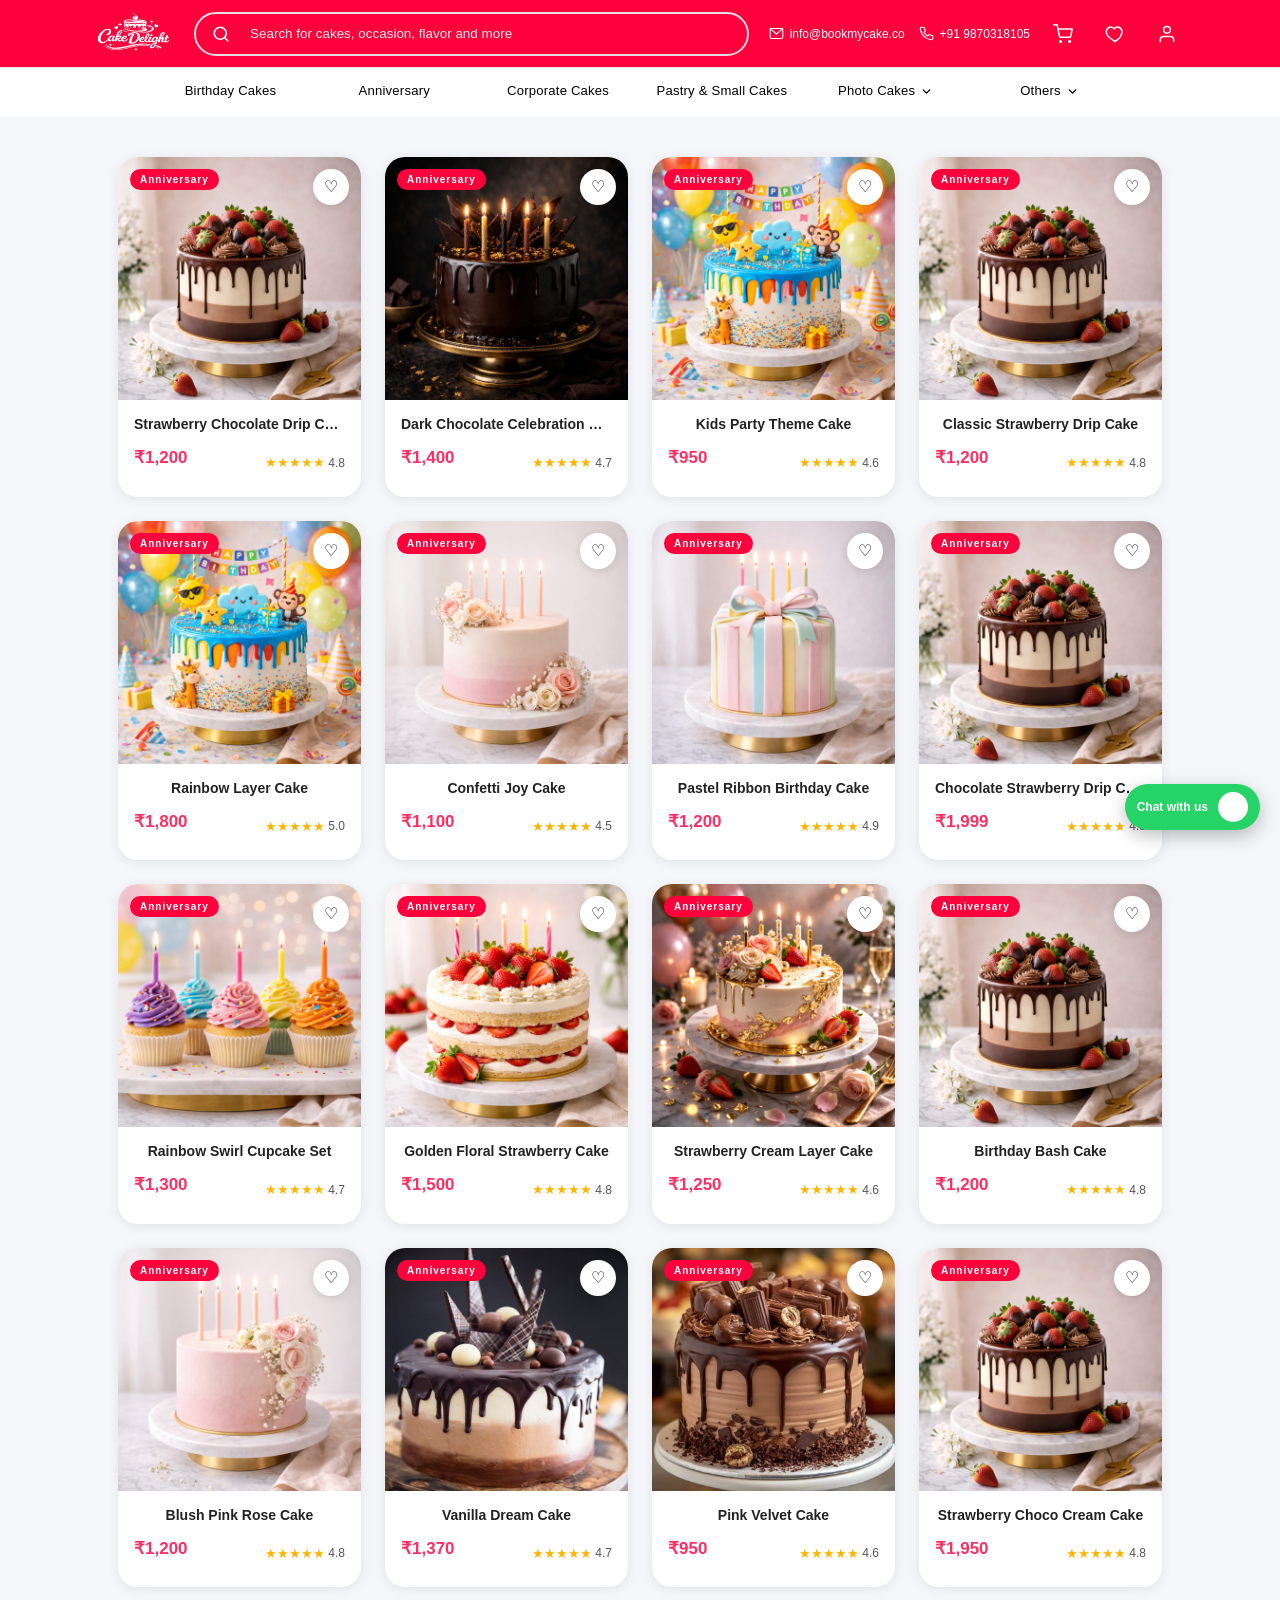
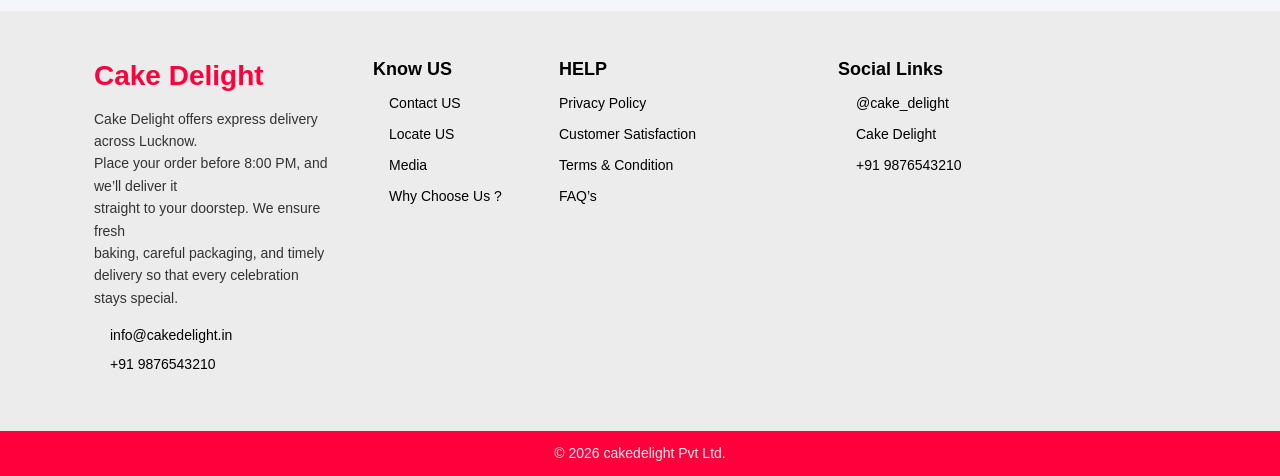
==== commit 776ea4aa: "New Features Added" ====
--- a/Aniversary.html
+++ b/Aniversary.html
@@ -15,6 +15,7 @@
     <link rel="stylesheet" href="./CSS/aniversary.css">
     <link rel="stylesheet" href="./CSS/style.css">
     <link rel="stylesheet" href="./CSS/style2.css">
+    <link rel="stylesheet" href="./CSS/app-shell.css">
     <link rel="stylesheet" href="./CSS/birthday-cake.css">
     <link href="https://fonts.googleapis.com/css2?family=Poppins:wght@300;400;500;600;700&family=Pacifico&display=swap"
         rel="stylesheet" />
@@ -836,10 +837,11 @@
 
     <!-- Your JS -->
     <script src="./JS/filter.js"></script>
-    <script src="./JS/header.js"></script>
-    <script src="./JS/collection.js"></script>
-    <script src="./JS/birthday-cake.js"></script>
-    <script src="./JS/catalogue.js"></script>
+    <script src="./JS/header-safe.js"></script>
+    <script src="./JS/quick-view.js"></script>
+    <script src="./JS/order-routing.js"></script>
+    <script src="./JS/site-shell.js"></script>
+<div id="mobileShellRoot"></div>
 </body>
 
-</html>+</html>
--- a/CSS/style.css
+++ b/CSS/style.css
@@ -881,7 +881,7 @@
 
 /*Hero Section CSS*/
 .hero-section {
-  background-image: url("/assets/image/hero.jpg");
+  background-image: url("../assets/image/hero.jpg");
   position: relative;
   min-height: 75vh;
   display: flex;
@@ -2056,6 +2056,50 @@
   .whatsapp-link {
     padding: 10px;
     border-radius: 50%;
+  }
+}
+
+/* Shared mobile clean-up for text wrapping and button alignment */
+@media (max-width: 768px) {
+  html,
+  body {
+    overflow-x: hidden;
+  }
+
+  .hero-content p br,
+  .design-para br,
+  .footer-text br {
+    display: none;
+  }
+
+  .design-para,
+  .footer-text,
+  .hero-content p {
+    font-size: 1rem;
+    line-height: 1.7;
+  }
+
+  .hero-btn a,
+  .hero-btn-icon a {
+    display: inline-flex;
+    align-items: center;
+    justify-content: center;
+    width: min(100%, 320px);
+    text-align: center;
+    line-height: 1.4;
+  }
+
+  .underline {
+    width: 120px;
+    margin-left: auto;
+    margin-right: auto;
+  }
+
+  .category-item p,
+  .cake-title,
+  .footer-list li,
+  .footer-social li {
+    word-break: break-word;
   }
 }
 
--- a/CSS/app-shell.css
+++ b/CSS/app-shell.css
@@ -0,0 +1,1034 @@
+@media (max-width: 768px) {
+  body.has-mobile-shell {
+    padding-top: 66px;
+    padding-bottom: 96px;
+  }
+
+  body.has-mobile-shell .site-header {
+    display: none !important;
+  }
+
+  body.has-mobile-shell .whatsapp-widget {
+    bottom: 104px;
+  }
+
+  body.has-mobile-shell .footer-section {
+    padding-bottom: 88px;
+  }
+}
+
+#mobileShellRoot {
+  display: none;
+}
+
+@media (max-width: 768px) {
+  #mobileShellRoot {
+    display: block;
+  }
+}
+
+.cd-mobile-shell {
+  --cd-shell-primary: #d81b4e;
+  --cd-shell-primary-dark: #b41540;
+  --cd-shell-surface: #ffffff;
+  --cd-shell-text: #1f1f28;
+  --cd-shell-muted: #6e7380;
+  --cd-shell-line: rgba(216, 27, 78, 0.12);
+  --cd-shell-shadow: 0 18px 45px rgba(32, 18, 33, 0.16);
+  font-family: "Poppins", sans-serif;
+}
+
+.cd-appbar {
+  position: fixed;
+  top: 0;
+  left: 0;
+  right: 0;
+  z-index: 1200;
+  display: flex;
+  align-items: center;
+  gap: 10px;
+  padding: 12px 14px;
+  background: rgb(255, 0, 60);
+  box-shadow: none;
+  border-bottom: 0;
+  backdrop-filter: blur(10px);
+}
+
+.cd-appbar__logo {
+  display: inline-flex;
+  align-items: center;
+  flex-shrink: 0;
+  width: 78px;
+  margin: 0;
+  transition: width 0.22s ease, opacity 0.22s ease, margin 0.22s ease;
+}
+
+.cd-appbar__logo img {
+  width: 100%;
+  height: auto;
+  display: block;
+}
+
+.cd-appbar__search {
+  flex: 1;
+  display: none;
+  align-items: center;
+  gap: 10px;
+  min-width: 0;
+  padding: 0 12px;
+  border-radius: 18px;
+  background: rgba(255, 255, 255, 0.16);
+  border: 1px solid rgba(255, 255, 255, 0.2);
+  box-shadow: inset 0 1px 0 rgba(255, 255, 255, 0.14);
+}
+
+.cd-appbar__search i {
+  color: rgba(255, 255, 255, 0.92);
+  font-size: 18px;
+}
+
+.cd-appbar__search input {
+  flex: 1;
+  min-width: 0;
+  border: 0;
+  outline: 0;
+  padding: 12px 0;
+  background: transparent;
+  color: #ffffff;
+  font-size: 14px;
+  font-weight: 500;
+}
+
+.cd-appbar__search input::-webkit-search-cancel-button {
+  -webkit-appearance: none;
+  appearance: none;
+  display: none;
+}
+
+.cd-appbar__search input::-ms-clear {
+  display: none;
+}
+
+.cd-search-clear {
+  width: 32px;
+  height: 32px;
+  border: 0;
+  border-radius: 10px;
+  display: inline-flex;
+  align-items: center;
+  justify-content: center;
+  color: #ffffff;
+  background: rgba(255, 255, 255, 0.16);
+}
+
+.cd-appbar__search input::placeholder {
+  color: rgba(255, 255, 255, 0.78);
+}
+
+.cd-appbar__actions {
+  margin-left: auto;
+  display: flex;
+  align-items: center;
+  gap: 6px;
+  flex-shrink: 0;
+}
+
+.cd-action-btn {
+  position: relative;
+  width: 42px;
+  height: 42px;
+  border: 0;
+  border-radius: 16px;
+  display: inline-flex;
+  align-items: center;
+  justify-content: center;
+  color: #ffffff;
+  background: rgba(255, 255, 255, 0.08);
+  border: 1px solid rgba(255, 255, 255, 0.14);
+  box-shadow:
+    inset 0 1px 0 rgba(255, 255, 255, 0.08),
+    0 10px 24px rgba(20, 18, 31, 0.06);
+  backdrop-filter: blur(14px);
+  transition: transform 0.18s ease, background 0.18s ease;
+}
+
+.cd-action-btn--menu {
+  flex-shrink: 0;
+}
+
+.cd-action-btn i {
+  font-size: 20px;
+}
+
+.cd-action-btn:active,
+.cd-bottom-nav__item:active,
+.cd-drawer__link:active {
+  transform: scale(0.96);
+}
+
+.cd-count-badge {
+  position: absolute;
+  top: -3px;
+  right: -3px;
+  min-width: 18px;
+  height: 18px;
+  padding: 0 5px;
+  border-radius: 999px;
+  display: none;
+  align-items: center;
+  justify-content: center;
+  font-size: 10px;
+  font-weight: 700;
+  line-height: 1;
+  color: #ffffff;
+  background: #10121a;
+  border: 2px solid #ffffff;
+}
+
+.cd-count-badge.is-visible {
+  display: inline-flex;
+}
+
+.cd-mobile-shell.is-search-open .cd-appbar__logo {
+  width: 0;
+  opacity: 0;
+  margin-right: -6px;
+  overflow: hidden;
+}
+
+.cd-mobile-shell.is-search-open .cd-appbar__search {
+  display: flex;
+}
+
+.cd-mobile-shell.is-search-open .cd-appbar__actions [data-mobile-action="cart"],
+.cd-mobile-shell.is-search-open .cd-appbar__actions [data-mobile-action="wishlist"] {
+  display: none;
+}
+
+.cd-search-panel {
+  position: fixed;
+  top: 70px;
+  left: 12px;
+  right: 12px;
+  z-index: 1185;
+  max-height: calc(100vh - 170px);
+  padding: 14px;
+  border-radius: 24px;
+  background: rgba(255, 255, 255, 0.98);
+  box-shadow: 0 20px 44px rgba(20, 18, 31, 0.16);
+  opacity: 0;
+  pointer-events: none;
+  transform: translateY(-10px);
+  transition: opacity 0.2s ease, transform 0.2s ease;
+  overflow: auto;
+}
+
+.cd-mobile-shell.is-search-open .cd-search-panel {
+  opacity: 1;
+  pointer-events: auto;
+  transform: translateY(0);
+}
+
+.cd-search-panel__head {
+  margin-bottom: 12px;
+}
+
+.cd-search-panel__head strong {
+  display: block;
+  margin-bottom: 4px;
+  color: var(--cd-shell-text);
+  font-size: 15px;
+}
+
+.cd-search-panel__head p {
+  margin: 0;
+  color: var(--cd-shell-muted);
+  font-size: 12px;
+  line-height: 1.5;
+}
+
+.cd-search-results {
+  display: grid;
+  gap: 10px;
+}
+
+.cd-search-result {
+  display: grid;
+  grid-template-columns: 56px minmax(0, 1fr) auto;
+  gap: 12px;
+  align-items: center;
+  padding: 10px;
+  border-radius: 18px;
+  background: #fff8fb;
+  border: 1px solid rgba(216, 27, 78, 0.08);
+}
+
+.cd-search-result img {
+  width: 56px;
+  height: 56px;
+  object-fit: cover;
+  border-radius: 14px;
+  background: #fff0f4;
+}
+
+.cd-search-result__body {
+  min-width: 0;
+}
+
+.cd-search-result__body strong {
+  display: block;
+  color: var(--cd-shell-text);
+  font-size: 14px;
+}
+
+.cd-search-result__body span {
+  display: block;
+  margin-top: 4px;
+  color: var(--cd-shell-muted);
+  font-size: 12px;
+}
+
+.cd-search-result b {
+  color: var(--cd-shell-primary);
+  font-size: 13px;
+}
+
+.cd-drawer-scrim {
+  position: fixed;
+  inset: 0;
+  z-index: 1180;
+  opacity: 0;
+  visibility: hidden;
+  background: rgba(16, 18, 26, 0.34);
+  transition: opacity 0.2s ease, visibility 0.2s ease;
+}
+
+.cd-drawer {
+  position: fixed;
+  top: 0;
+  right: 0;
+  z-index: 1190;
+  width: min(340px, 88vw);
+  height: 100vh;
+  padding: 18px 18px 26px;
+  background: rgba(255, 255, 255, 0.92);
+  box-shadow: var(--cd-shell-shadow);
+  backdrop-filter: blur(18px);
+  transform: translateX(100%);
+  transition: transform 0.24s ease;
+  display: flex;
+  flex-direction: column;
+  gap: 12px;
+}
+
+.cd-drawer__header {
+  display: flex;
+  align-items: flex-start;
+  justify-content: space-between;
+  gap: 12px;
+}
+
+.cd-drawer__header h3 {
+  margin: 0;
+  color: var(--cd-shell-text);
+  font-size: 20px;
+  font-weight: 700;
+}
+
+.cd-drawer__header p {
+  margin: 6px 0 0;
+  color: var(--cd-shell-muted);
+  font-size: 12px;
+  line-height: 1.5;
+}
+
+.cd-drawer__close {
+  width: 38px;
+  height: 38px;
+  border: 0;
+  border-radius: 12px;
+  display: inline-flex;
+  align-items: center;
+  justify-content: center;
+  color: var(--cd-shell-text);
+  background: rgba(216, 27, 78, 0.08);
+}
+
+.cd-drawer__links {
+  display: grid;
+  gap: 0;
+  margin-top: 4px;
+}
+
+.cd-drawer__link {
+  display: flex;
+  align-items: center;
+  justify-content: space-between;
+  gap: 12px;
+  width: 100%;
+  padding: 13px 8px;
+  border-radius: 0;
+  border: 0;
+  text-align: left;
+  color: var(--cd-shell-text);
+  background: transparent;
+  border-bottom: 1px solid rgba(31, 31, 40, 0.08);
+  box-shadow: none;
+}
+
+.cd-drawer__link i:first-child {
+  width: 24px;
+  font-size: 18px;
+  color: var(--cd-shell-primary);
+}
+
+.cd-drawer__link span {
+  margin-right: auto;
+  font-size: 15px;
+  font-weight: 500;
+  white-space: normal;
+  line-height: 1.4;
+}
+
+.cd-drawer__link i:last-child {
+  font-size: 17px;
+  color: #9ba1ae;
+}
+
+.cd-drawer__footer {
+  margin-top: auto;
+  padding: 14px 0 0;
+  border-radius: 0;
+  background: transparent;
+  border-top: 1px solid rgba(31, 31, 40, 0.08);
+  color: var(--cd-shell-text);
+}
+
+.cd-drawer__footer strong {
+  display: block;
+  margin-bottom: 4px;
+  font-size: 14px;
+}
+
+.cd-drawer__footer p {
+  margin: 0;
+  color: var(--cd-shell-muted);
+  font-size: 12px;
+  line-height: 1.5;
+}
+
+.cd-mobile-shell.is-drawer-open .cd-drawer-scrim {
+  opacity: 1;
+  visibility: visible;
+}
+
+.cd-mobile-shell.is-drawer-open .cd-drawer {
+  transform: translateX(0);
+}
+
+.cd-bottom-nav {
+  position: fixed;
+  left: 14px;
+  right: 14px;
+  bottom: 14px;
+  z-index: 1200;
+  display: grid;
+  grid-template-columns: repeat(4, minmax(0, 1fr));
+  gap: 6px;
+  padding: 8px;
+  border-radius: 24px;
+  background: rgba(255, 255, 255, 0.96);
+  box-shadow: 0 22px 44px rgba(20, 18, 31, 0.18);
+  backdrop-filter: blur(12px);
+}
+
+.cd-bottom-nav__item {
+  border: 0;
+  background: transparent;
+  border-radius: 18px;
+  padding: 4px 0 8px;
+  display: flex;
+  flex-direction: column;
+  align-items: center;
+  gap: 2px;
+  color: #5d6370;
+  font-size: 11px;
+  font-weight: 600;
+}
+
+.cd-bottom-nav__item i{
+  font-size: 20px;
+}
+
+
+.cd-bottom-nav__item.is-active {
+  color: var(--cd-shell-primary);
+  background: rgba(216, 27, 78, 0.08);
+}
+
+.cd-app-toast {
+  position: fixed;
+  left: 50%;
+  bottom: 102px;
+  z-index: 1250;
+  transform: translate(-50%, 14px);
+  opacity: 0;
+  pointer-events: none;
+  padding: 11px 16px;
+  border-radius: 999px;
+  background: rgba(16, 18, 26, 0.92);
+  color: #ffffff;
+  font-size: 13px;
+  font-weight: 600;
+  box-shadow: 0 14px 32px rgba(16, 18, 26, 0.24);
+  transition: opacity 0.2s ease, transform 0.2s ease;
+}
+
+.cd-app-toast.is-visible {
+  opacity: 1;
+  transform: translate(-50%, 0);
+}
+
+.cd-search-empty {
+  width: 100%;
+  margin-top: 4px;
+  padding: 14px;
+  border-radius: 20px;
+  text-align: center;
+  background: rgba(255, 245, 248, 0.95);
+  color: #7b3147;
+  font-size: 14px;
+  font-weight: 600;
+  border: 1px solid rgba(216, 27, 78, 0.1);
+}
+
+@media (max-width: 420px) {
+  .cd-search-result {
+    grid-template-columns: 48px minmax(0, 1fr);
+  }
+
+  .cd-search-result b {
+    grid-column: 2;
+  }
+}
+
+.cd-wishlist-section,
+.cd-account-section,
+.cd-category-section {
+  padding: 0px 18px 40px;
+}
+
+.cd-page-hero {
+  padding: 24px 22px;
+  border-radius: 28px;
+  color: #ffffff;
+  background:
+    radial-gradient(circle at top right, rgba(255, 255, 255, 0.26), transparent 28%),
+    linear-gradient(140deg, #d81b4e 0%, #ff7397 100%);
+  box-shadow: 0 20px 40px rgba(216, 27, 78, 0.22);
+}
+
+.cd-page-hero h1 {
+  margin: 0 0 8px;
+  font-size: 28px;
+  font-weight: 700;
+}
+
+.cd-page-hero p {
+  margin: 0;
+  max-width: 540px;
+  color: rgba(255, 255, 255, 0.9);
+  font-size: 14px;
+  line-height: 1.7;
+}
+
+.cd-section-heading {
+  display: flex;
+  align-items: center;
+  justify-content: space-between;
+  gap: 12px;
+  margin: 24px 0 16px;
+}
+
+.cd-section-heading h2 {
+  margin: 0;
+  color: var(--cd-shell-text);
+  font-size: 20px;
+  font-weight: 700;
+}
+
+.cd-section-heading p {
+  margin: 4px 0 0;
+  color: var(--cd-shell-muted);
+  font-size: 13px;
+}
+
+.cd-action-chip {
+  display: inline-flex;
+  align-items: center;
+  flex-direction: row !important;
+  flex: 0 0 auto;
+  gap: 6px;
+  padding: 10px 14px;
+  border-radius: 999px;
+  background: #fff3f7;
+  color: var(--cd-shell-primary);
+  font-size: 12px;
+  font-weight: 700;
+  white-space: nowrap;
+  flex-wrap: nowrap;
+  min-width: max-content;
+  flex-shrink: 0;
+}
+
+.cd-action-chip i {
+  flex-shrink: 0;
+}
+
+.cd-grid {
+  display: grid;
+  gap: 14px;
+}
+
+.cd-grid--two {
+  grid-template-columns: repeat(auto-fit, minmax(150px, 1fr));
+}
+
+.cd-panel-card {
+  position: relative;
+  display: block;
+  padding: 18px;
+  border-radius: 24px;
+  background: #ffffff;
+  border: 1px solid rgba(216, 27, 78, 0.09);
+  box-shadow: 0 16px 34px rgba(216, 27, 78, 0.08);
+  text-decoration: none;
+}
+
+.cd-panel-card__icon {
+  width: 48px;
+  height: 48px;
+  border-radius: 16px;
+  display: inline-flex;
+  align-items: center;
+  justify-content: center;
+  margin-bottom: 14px;
+  background: linear-gradient(135deg, #ffe3eb, #fff6f8);
+  color: var(--cd-shell-primary);
+  font-size: 22px;
+}
+
+.cd-panel-card h3 {
+  margin: 0 0 8px;
+  color: var(--cd-shell-text);
+  font-size: 17px;
+  font-weight: 700;
+}
+
+.cd-panel-card p {
+  margin: 0 0 16px;
+  color: var(--cd-shell-muted);
+  font-size: 13px;
+  line-height: 1.6;
+}
+
+.cd-grid>a{
+  color: #10121a !important;
+}
+
+.cd-panel-card__link {
+  display: inline-flex;
+  align-items: center;
+  gap: 6px;
+  color: var(--cd-shell-primary);
+  font-size: 13px;
+  font-weight: 700;
+}
+
+.cd-wishlist-grid {
+  display: grid;
+  gap: 14px;
+}
+
+.cd-wishlist-card {
+  display: grid;
+  grid-template-columns: 84px minmax(0, 1fr);
+  gap: 14px;
+  align-items: stretch;
+  padding: 14px;
+  border-radius: 24px;
+  background: #ffffff;
+  border: 1px solid rgba(216, 27, 78, 0.09);
+  box-shadow: 0 16px 32px rgba(216, 27, 78, 0.08);
+}
+
+.cd-wishlist-card img {
+  width: 100%;
+  height: 100%;
+  min-height: 88px;
+  object-fit: cover;
+  border-radius: 18px;
+  background: #fff4f7;
+}
+
+.cd-wishlist-card__body {
+  min-width: 0;
+}
+
+.cd-wishlist-card__title {
+  margin: 0 0 8px;
+  color: var(--cd-shell-text);
+  font-size: 16px;
+  font-weight: 700;
+}
+
+.cd-wishlist-card__meta {
+  margin: 0 0 12px;
+  color: var(--cd-shell-muted);
+  font-size: 13px;
+  line-height: 1.5;
+}
+
+.cd-wishlist-card__actions {
+  display: flex;
+  flex-wrap: wrap;
+  gap: 8px;
+}
+
+.cd-pill-btn {
+  border: 0;
+  border-radius: 999px;
+  padding: 10px 14px;
+  font-size: 12px;
+  font-weight: 700;
+}
+
+.cd-pill-btn--primary {
+  color: #ffffff;
+  background: linear-gradient(135deg, var(--cd-shell-primary), #ff6b91);
+}
+
+.cd-pill-btn--ghost {
+  color: var(--cd-shell-text);
+  background: #ffffff;
+  border: 1px solid rgba(216, 27, 78, 0.1);
+}
+
+.cd-pill-btn--secondary {
+  color: var(--cd-shell-primary);
+  background: #fff3f7;
+}
+
+.cd-empty-state {
+  padding: 28px 22px;
+  border-radius: 24px;
+  text-align: center;
+  background: #fffafc;
+  border: 1px dashed rgba(216, 27, 78, 0.2);
+}
+
+.cd-empty-state i {
+  font-size: 38px;
+  color: var(--cd-shell-primary);
+}
+
+.cd-empty-state h3 {
+  margin: 12px 0 8px;
+  color: var(--cd-shell-text);
+  font-size: 18px;
+}
+
+.cd-empty-state p {
+  margin: 0;
+  color: var(--cd-shell-muted);
+  font-size: 14px;
+  line-height: 1.7;
+}
+
+.cd-account-list {
+  display: grid;
+  gap: 12px;
+}
+
+.cd-account-row {
+  display: flex;
+  align-items: center;
+  gap: 14px;
+  padding: 16px;
+  border-radius: 22px;
+  background: #ffffff;
+  border: 1px solid rgba(216, 27, 78, 0.09);
+  box-shadow: 0 16px 30px rgba(216, 27, 78, 0.08);
+  text-decoration: none;
+  color: black;
+}
+
+.cd-account-row__icon {
+  width: 46px;
+  height: 46px;
+  border-radius: 16px;
+  display: inline-flex;
+  align-items: center;
+  justify-content: center;
+  background: #fff3f7;
+  color: var(--cd-shell-primary);
+  font-size: 21px;
+  flex-shrink: 0;
+}
+
+.cd-account-row__content {
+  min-width: 0;
+}
+
+.cd-account-row__content h3 {
+  margin: 0 0 4px;
+  font-size: 15px;
+  color: var(--cd-shell-text);
+  font-weight: 700;
+}
+
+.cd-account-row__content p {
+  margin: 0;
+  color: var(--cd-shell-muted);
+  font-size: 12px;
+}
+
+.cd-account-row__arrow {
+  margin-left: auto;
+  color: #a6acb7;
+  font-size: 18px;
+}
+
+.cd-desktop-search-open {
+  overflow: hidden;
+}
+
+.cd-desktop-search-layer {
+  --cd-desktop-search-top: 118px;
+  position: fixed;
+  inset: var(--cd-desktop-search-top) 0 0;
+  z-index: 1400;
+  opacity: 0;
+  pointer-events: none;
+  transition: opacity 0.18s ease;
+}
+
+.cd-desktop-search-layer.is-visible {
+  opacity: 1;
+  pointer-events: auto;
+}
+
+.cd-desktop-search-layer__scrim {
+  position: absolute;
+  inset: 0;
+  background: rgba(18, 12, 18, 0.46);
+  backdrop-filter: blur(10px);
+}
+
+.cd-desktop-search-panel {
+  position: relative;
+  z-index: 1;
+  width: min(1180px, calc(100% - 40px));
+  max-height: calc(100vh - var(--cd-desktop-search-top) - 26px);
+  margin: 18px auto 0;
+  padding: 24px;
+  overflow: auto;
+  border-radius: 30px;
+  background: rgba(255, 252, 253, 0.96);
+  border: 1px solid rgba(216, 27, 78, 0.12);
+  box-shadow: 0 30px 70px rgba(42, 18, 28, 0.24);
+}
+
+.cd-desktop-search-panel__head {
+  display: flex;
+  align-items: flex-start;
+  justify-content: space-between;
+  gap: 18px;
+  margin-bottom: 10px;
+}
+
+.cd-desktop-search-panel__eyebrow {
+  margin: 0 0 8px;
+  color: #d81b4e;
+  font-size: 0.8rem;
+  font-weight: 700;
+  letter-spacing: 0.08em;
+  text-transform: uppercase;
+}
+
+.cd-desktop-search-panel__head h2 {
+  margin: 0;
+  color: #1e1016;
+  font-size: 1.8rem;
+}
+
+.cd-desktop-search-panel__close {
+  width: 44px;
+  height: 44px;
+  border: 0;
+  border-radius: 16px;
+  display: inline-flex;
+  align-items: center;
+  justify-content: center;
+  background: #fff1f5;
+  color: #d81b4e;
+  font-size: 1.2rem;
+  flex-shrink: 0;
+}
+
+.cd-desktop-search-panel__status {
+  margin: 0 0 20px;
+  color: #725863;
+  line-height: 1.7;
+}
+
+.cd-desktop-search-grid,
+.cd-desktop-search-suggestions {
+  display: grid;
+  grid-template-columns: repeat(3, minmax(0, 1fr));
+  gap: 16px;
+}
+
+.cd-desktop-search-card {
+  display: grid;
+  grid-template-columns: 104px minmax(0, 1fr);
+  gap: 14px;
+  padding: 14px;
+  cursor: pointer;
+  border-radius: 24px;
+  background: linear-gradient(180deg, #ffffff 0%, #fff7fa 100%);
+  border: 1px solid rgba(216, 27, 78, 0.1);
+}
+
+.cd-desktop-search-card__image {
+  width: 100%;
+  height: 104px;
+  object-fit: cover;
+  border-radius: 18px;
+  background: #fff3f6;
+}
+
+.cd-desktop-search-card__body {
+  min-width: 0;
+}
+
+.cd-desktop-search-card__category {
+  display: inline-flex;
+  margin-bottom: 8px;
+  padding: 5px 10px;
+  border-radius: 999px;
+  background: rgba(216, 27, 78, 0.08);
+  color: #d81b4e;
+  font-size: 0.72rem;
+  font-weight: 700;
+  letter-spacing: 0.05em;
+  text-transform: uppercase;
+}
+
+.cd-desktop-search-card__body h3 {
+  margin: 0 0 6px;
+  color: #1e1016;
+  font-size: 1rem;
+}
+
+.cd-desktop-search-card__body p {
+  margin: 0;
+  color: #725863;
+  font-size: 0.92rem;
+  line-height: 1.6;
+}
+
+.cd-desktop-search-card__footer {
+  display: flex;
+  align-items: center;
+  justify-content: space-between;
+  gap: 12px;
+  margin-top: 14px;
+}
+
+.cd-desktop-search-card__footer strong {
+  color: #d81b4e;
+  font-size: 1rem;
+}
+
+.cd-desktop-search-card__cta,
+.cd-desktop-search-empty__link {
+  display: inline-flex;
+  align-items: center;
+  justify-content: center;
+  border-radius: 999px;
+  padding: 11px 16px;
+  font-weight: 700;
+}
+
+.cd-desktop-search-card__cta,
+.cd-desktop-search-empty__link {
+  background: linear-gradient(135deg, #d81b4e 0%, #ff6a8f 100%);
+  color: #ffffff;
+}
+
+.cd-desktop-search-empty {
+  display: grid;
+  grid-template-columns: minmax(0, 0.9fr) minmax(0, 1.1fr);
+  gap: 20px;
+  align-items: start;
+}
+
+.cd-desktop-search-empty__copy {
+  padding: 24px;
+  border-radius: 26px;
+  background: linear-gradient(180deg, #fff8fb 0%, #ffffff 100%);
+  border: 1px solid rgba(216, 27, 78, 0.11);
+}
+
+.cd-desktop-search-empty__copy h3 {
+  margin: 0 0 10px;
+  color: #1e1016;
+  font-size: 1.4rem;
+}
+
+.cd-desktop-search-empty__copy p {
+  margin: 0;
+  color: #725863;
+  line-height: 1.7;
+}
+
+.cd-desktop-search-empty__actions {
+  display: flex;
+  gap: 12px;
+  flex-wrap: wrap;
+  margin-top: 18px;
+}
+
+.cd-desktop-search-empty__link--ghost {
+  background: #fff1f5;
+  color: #d81b4e;
+}
+
+@media (max-width: 1100px) {
+  .cd-desktop-search-grid,
+  .cd-desktop-search-suggestions {
+    grid-template-columns: repeat(2, minmax(0, 1fr));
+  }
+
+  .cd-desktop-search-empty {
+    grid-template-columns: 1fr;
+  }
+}
+
+@media (max-width: 768px) {
+  .cd-desktop-search-layer {
+    display: none !important;
+  }
+}
+
+@media (min-width: 769px) {
+  #mobileShellRoot,
+  .cd-appbar,
+  .cd-bottom-nav,
+  .cd-drawer,
+  .cd-drawer-scrim,
+  .cd-app-toast {
+    display: none !important;
+  }
+}
--- a/CSS/birthday-cake.css
+++ b/CSS/birthday-cake.css
@@ -577,3 +577,31 @@
   .modal-order-row { flex-direction: column; align-items: stretch; }
   .btn-order-now, .btn-whatsapp { width: 100%; justify-content: center; }
 }
+
+@media (max-width: 576px) {
+  .cake-hover {
+    width: min(78%, 220px);
+  }
+
+  .order-btn,
+  .view-btn {
+    white-space: normal;
+    min-height: 44px;
+  }
+
+  .cake-body {
+    padding: 14px;
+  }
+
+  .cake-title {
+    white-space: normal;
+    line-height: 1.5;
+    min-height: 42px;
+  }
+
+  .cake-bottom {
+    flex-direction: column;
+    align-items: flex-start;
+    gap: 8px;
+  }
+}
